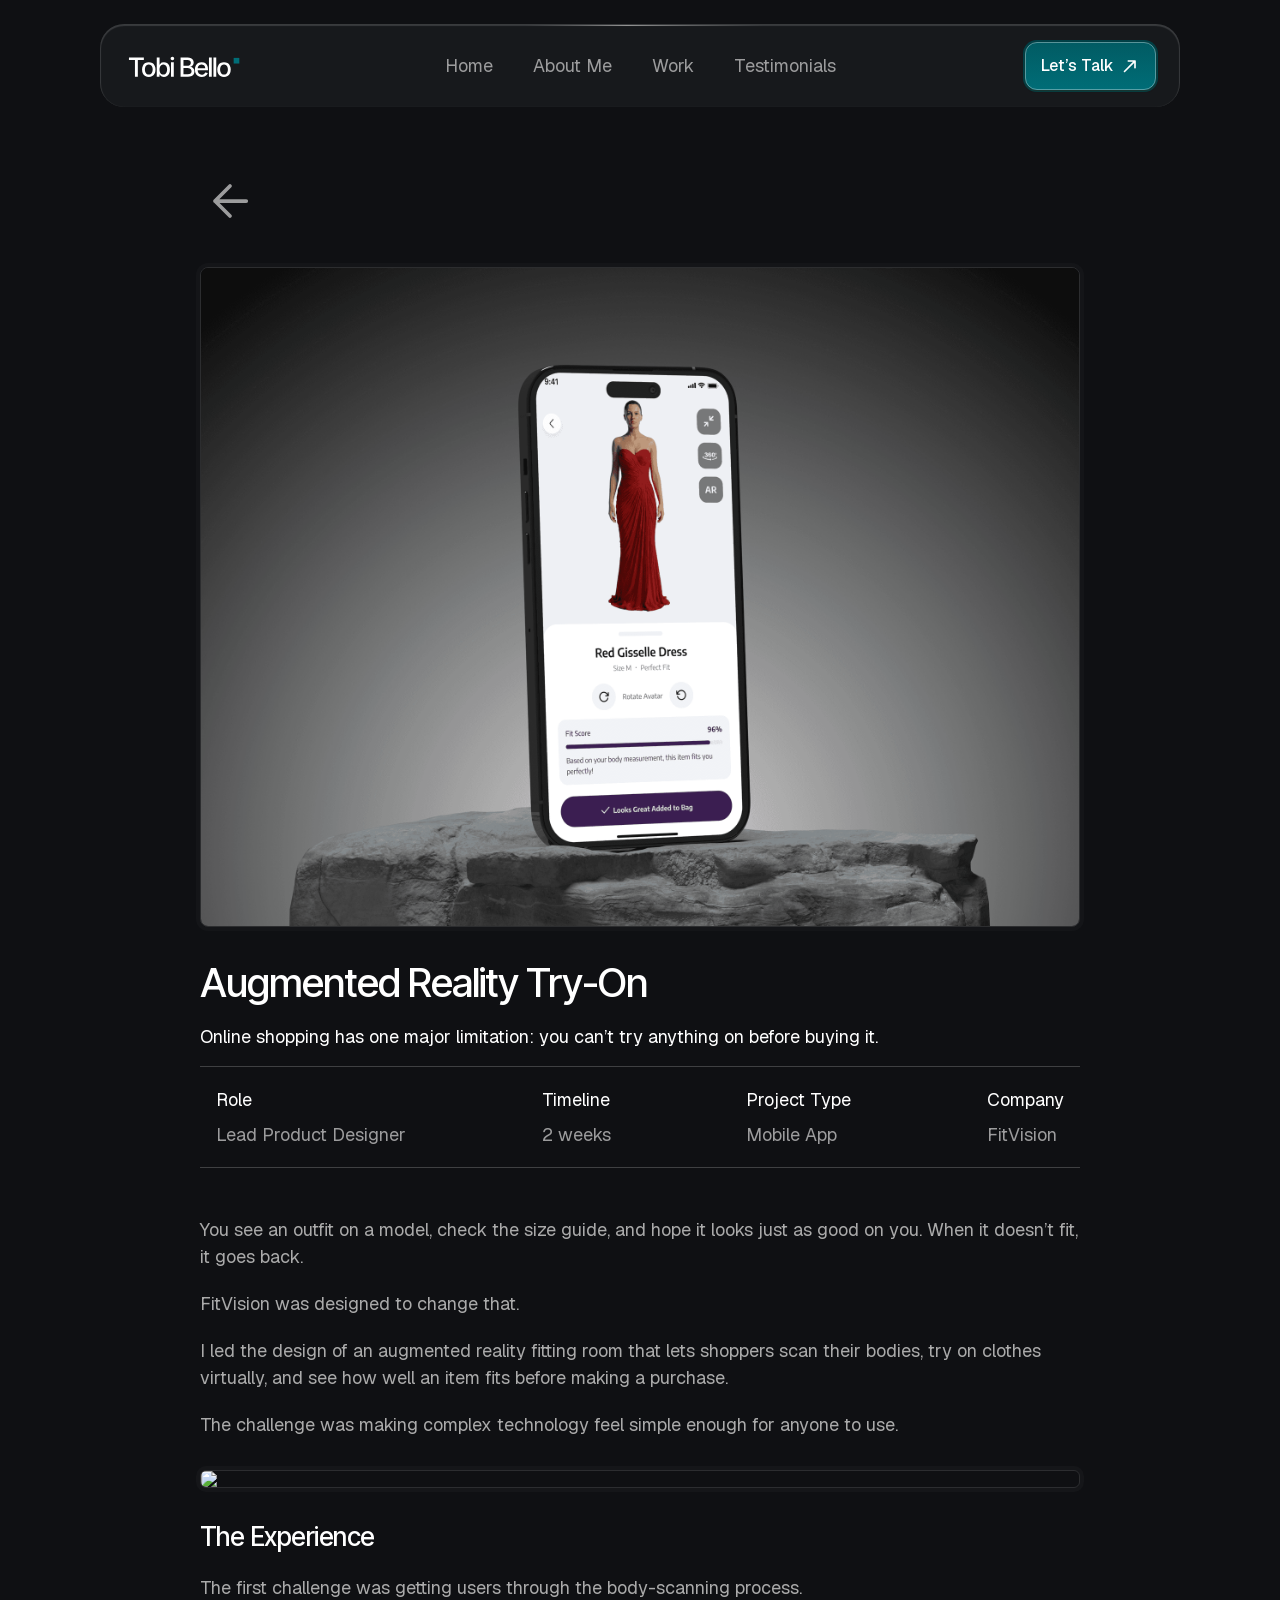
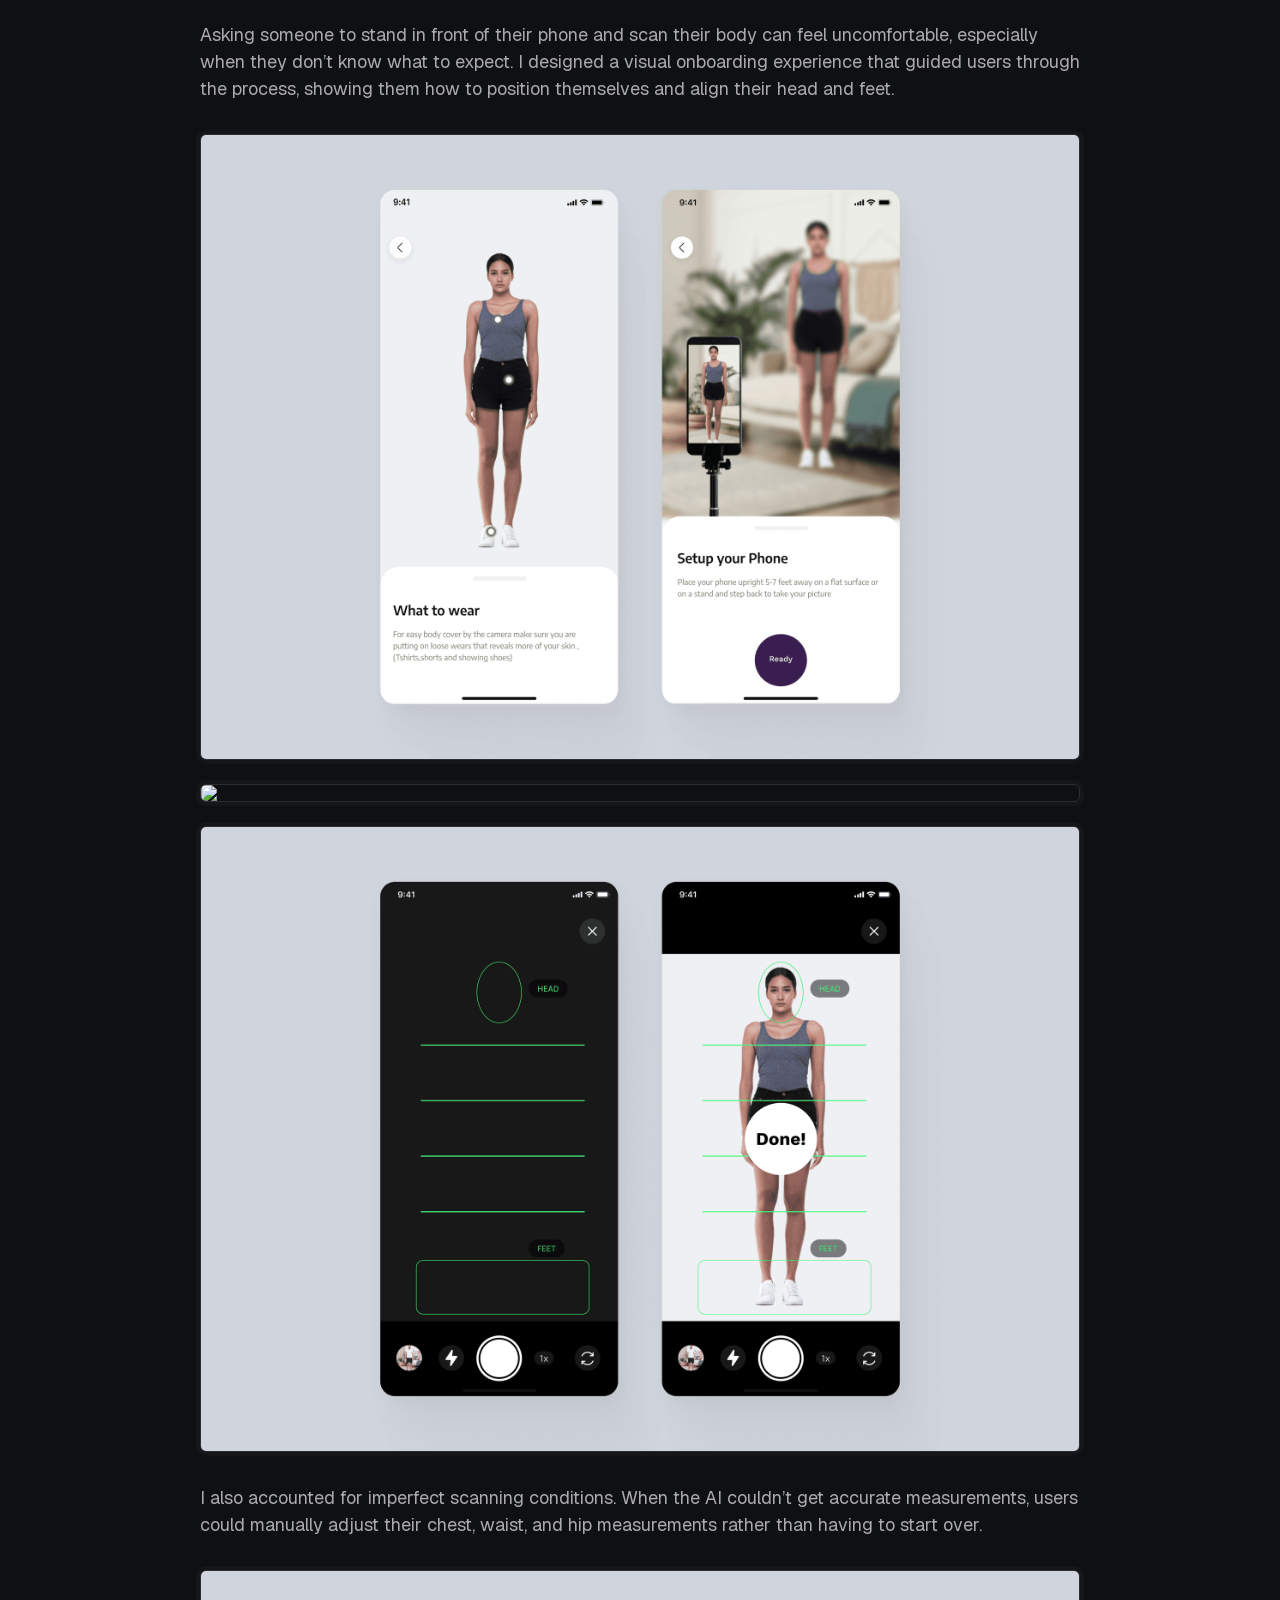
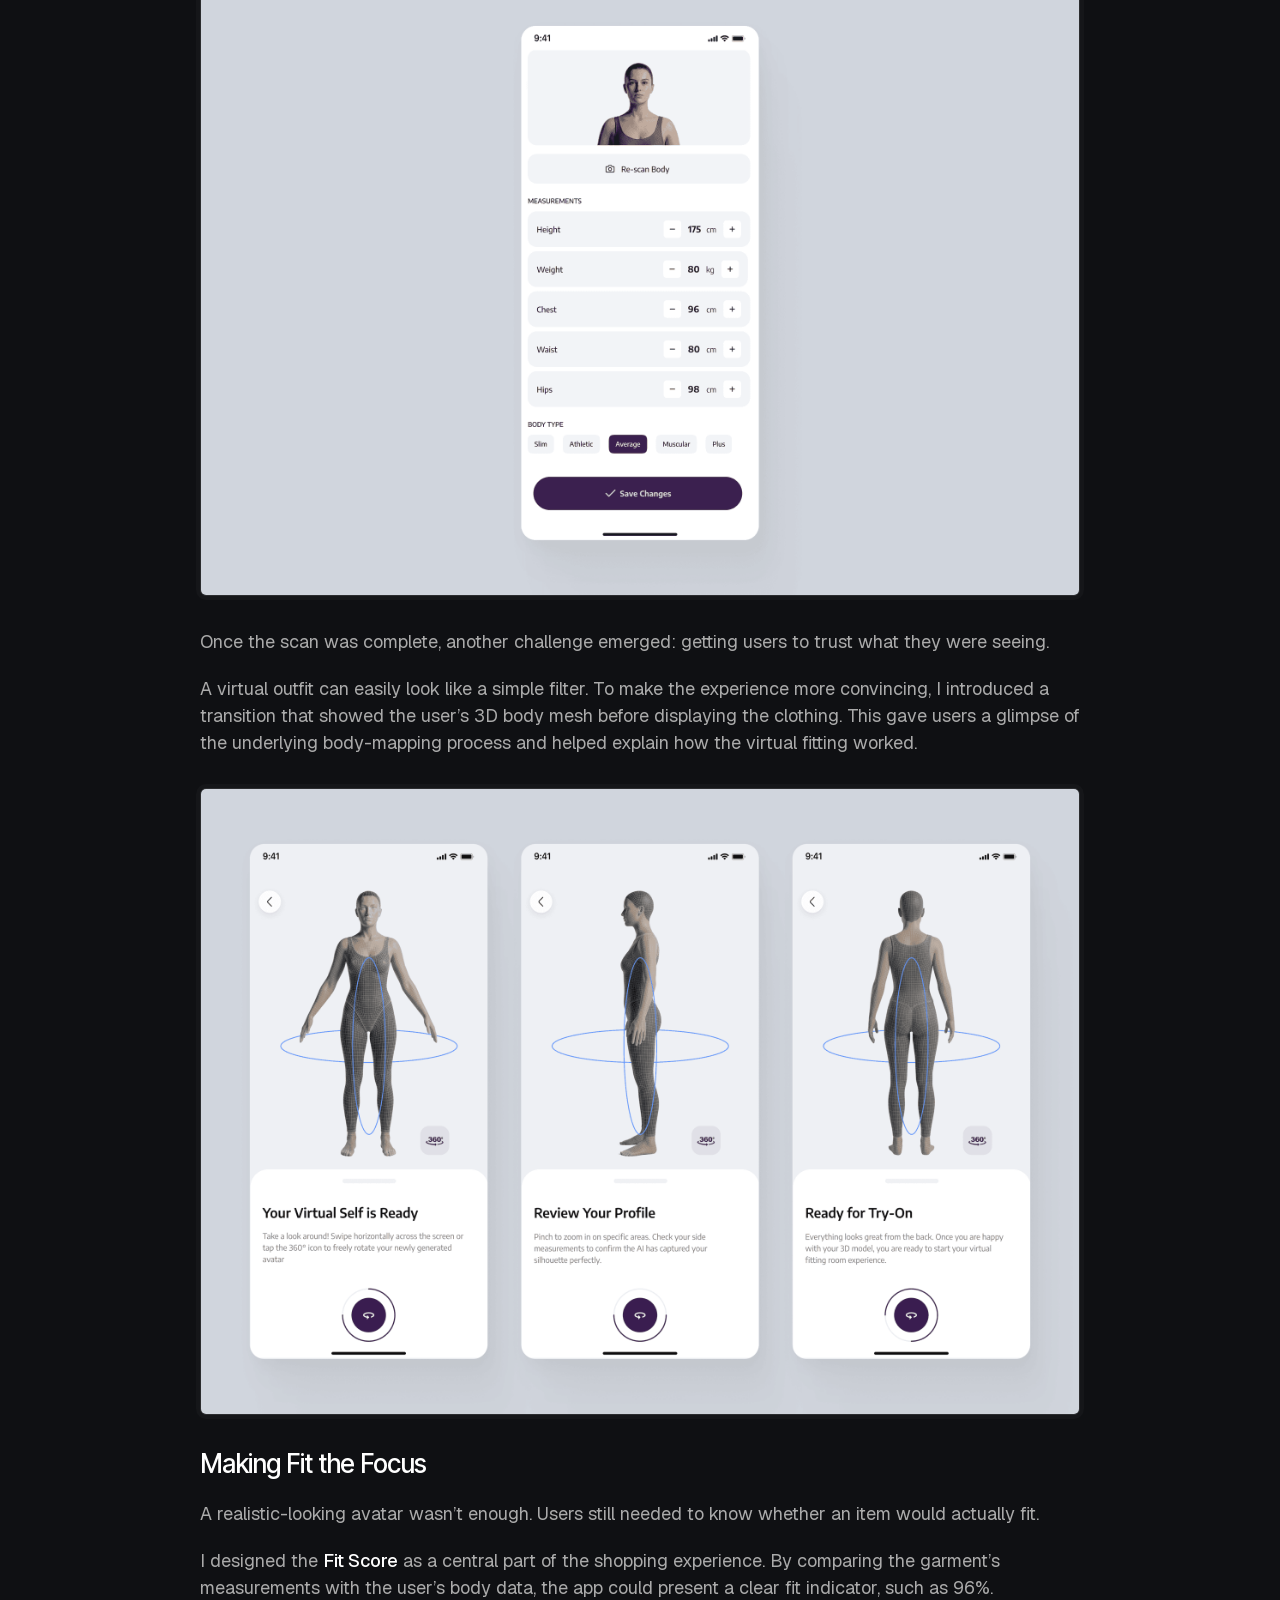
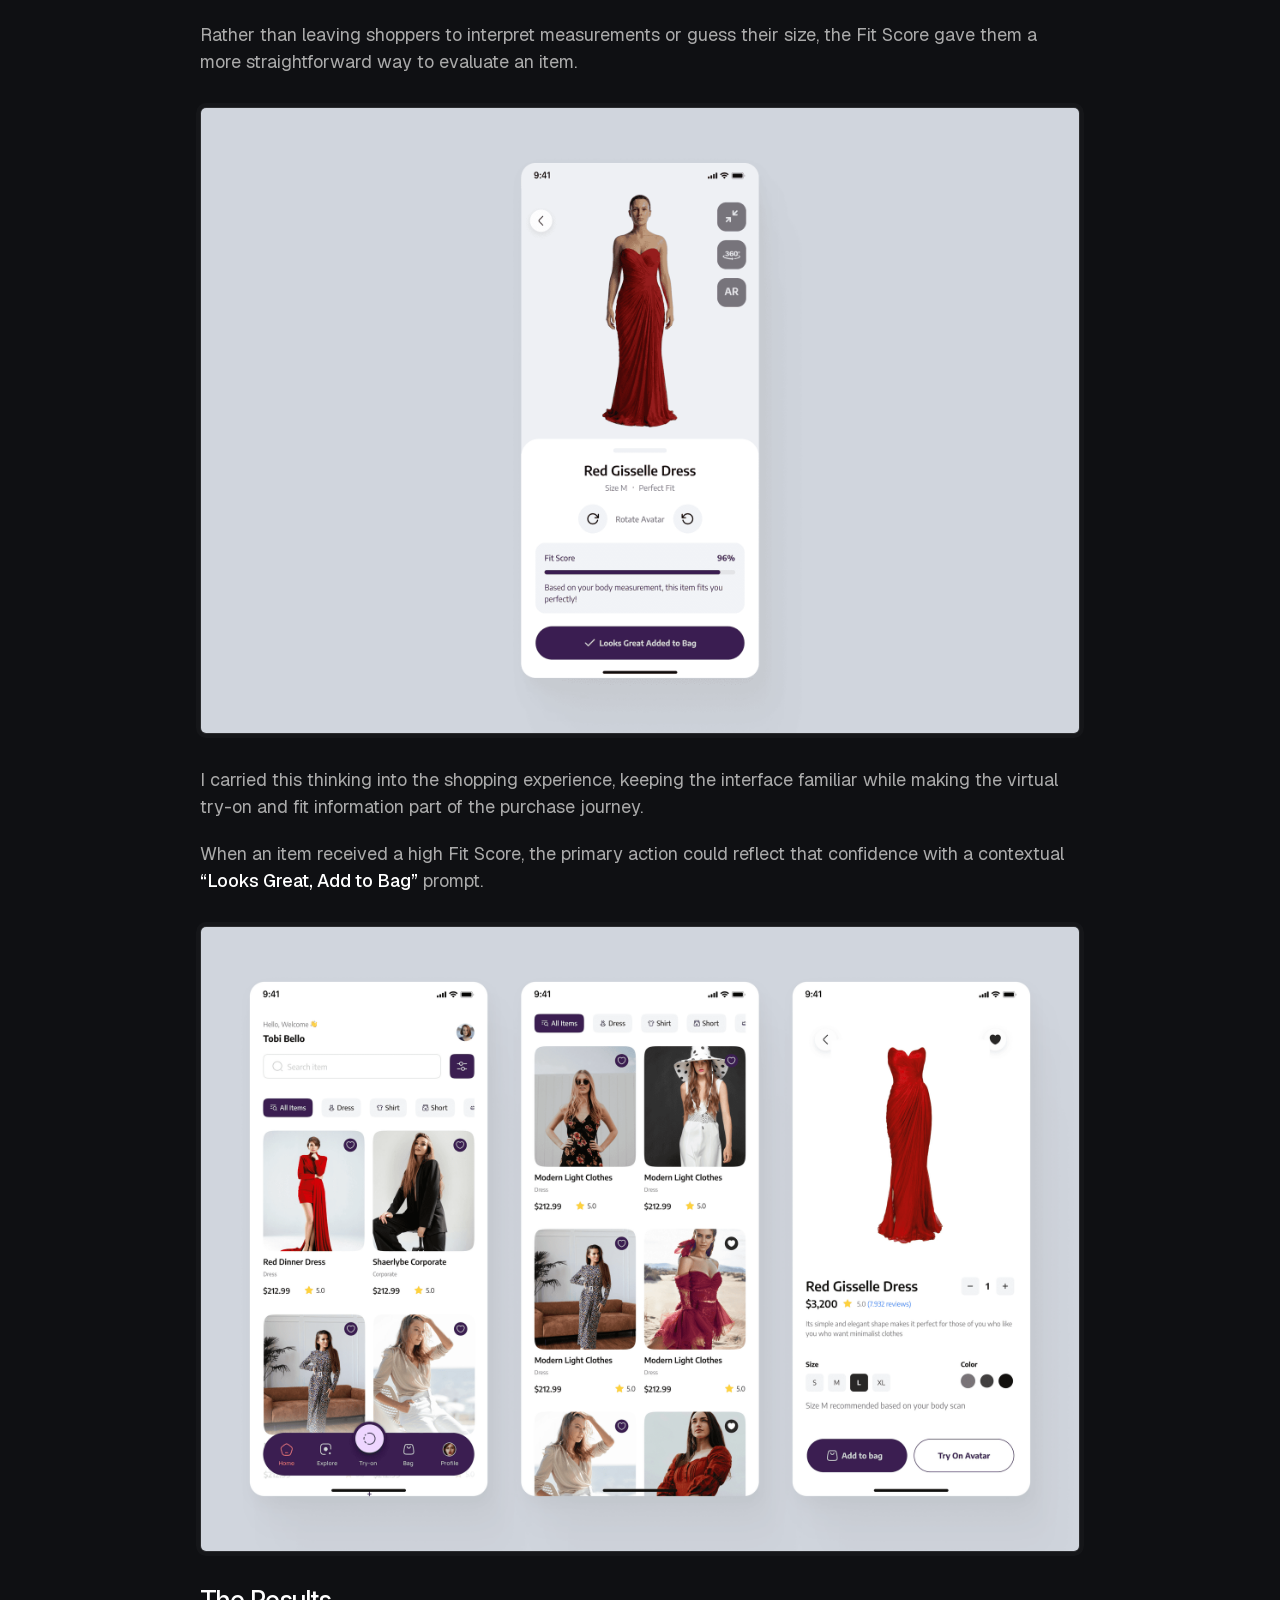
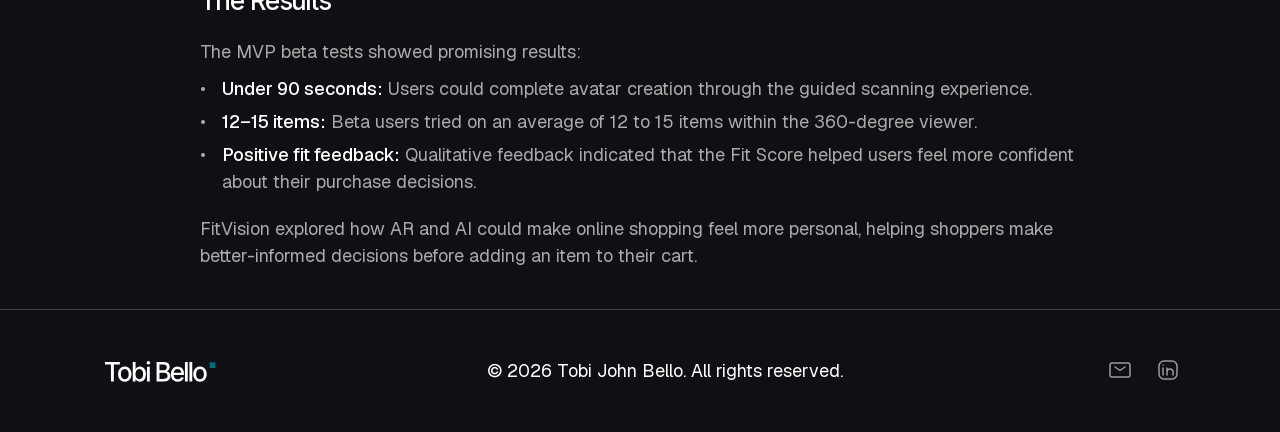
==== work/augmented-reality-try-on/index.html @ bbc7428e "Hero: word-by-word headline reveal, cursor light, availability badge, fanned work stack, count-up st" ====
<!doctype html>
<html lang="en" class="no-js">
<head>
<meta charset="utf-8">
<meta name="viewport" content="width=device-width, initial-scale=1">
<title>Augmented Reality Try-On | Case study by Tobi John Bello</title>
<meta name="description" content="Augmented Reality Try-On: a product design case study by Tobi John Bello. How I led the design of FitVision—an augmented reality (AR) fitting room that eliminates e-commerce fit anxiety through AI-powered body scanning and…">
<meta name="author" content="Tobi John Bello">
<meta name="robots" content="index, follow, max-image-preview:large">
<link rel="canonical" href="https://tobibello.pages.dev/work/augmented-reality-try-on/">
<meta property="og:type" content="website">
<meta property="og:site_name" content="Tobi John Bello">
<meta property="og:url" content="https://tobibello.pages.dev/work/augmented-reality-try-on/">
<meta property="og:title" content="Augmented Reality Try-On | Case study by Tobi John Bello">
<meta property="og:description" content="Augmented Reality Try-On: a product design case study by Tobi John Bello. How I led the design of FitVision—an augmented reality (AR) fitting room that eliminates e-commerce fit anxiety through AI-powered body scanning and…">
<meta property="og:image" content="https://tobibello.pages.dev/assets/images/9REVzFUQ6uCuavGl8Y809GJALQE.png">
<meta name="twitter:card" content="summary_large_image">
<meta name="twitter:title" content="Augmented Reality Try-On | Case study by Tobi John Bello">
<meta name="twitter:description" content="Augmented Reality Try-On: a product design case study by Tobi John Bello. How I led the design of FitVision—an augmented reality (AR) fitting room that eliminates e-commerce fit anxiety through AI-powered body scanning and…">
<meta name="twitter:image" content="https://tobibello.pages.dev/assets/images/9REVzFUQ6uCuavGl8Y809GJALQE.png">
<script type="application/ld+json">[{"@context": "https://schema.org", "@type": "Person", "name": "Tobi John Bello", "alternateName": ["Tobi Bello", "Tobi J. Bello"], "jobTitle": "Design Engineer & Product Designer", "url": "https://tobibello.pages.dev/", "image": "https://tobibello.pages.dev/assets/images/3a0TsaIyMQbZR7j9urEglnDvk4.png", "email": "mailto:tobijohnbello@gmail.com", "sameAs": ["https://www.linkedin.com/in/tobi-john-bello-57268a89/", "https://github.com/squarepegng", "https://tobibello.framer.website/"], "knowsAbout": ["Product design", "UX design", "UI design", "AI product design", "Agentic AI UX", "Design systems", "No-code builders", "SaaS", "Design engineering", "Prototyping"], "alumniOf": {"@type": "CollegeOrUniversity", "name": "Federal University of Technology, Akure"}}, {"@context": "https://schema.org", "@type": "WebSite", "name": "Tobi John Bello — Portfolio", "alternateName": "Tobi Bello", "url": "https://tobibello.pages.dev/"}, {"@context": "https://schema.org", "@type": "CreativeWork", "name": "Augmented Reality Try-On", "url": "https://tobibello.pages.dev/work/augmented-reality-try-on/", "author": {"@type": "Person", "name": "Tobi John Bello", "url": "https://tobibello.pages.dev/"}, "image": "https://tobibello.pages.dev/assets/images/9REVzFUQ6uCuavGl8Y809GJALQE.png"}]</script>
<link rel="icon" href="../../assets/images/3a0TsaIyMQbZR7j9urEglnDvk4.png">
<link rel="preload" href="../../assets/fonts/Geist-var.woff2" as="font" type="font/woff2" crossorigin>
<link rel="preload" href="../../assets/fonts/InterTight-var.woff2" as="font" type="font/woff2" crossorigin>
<script>document.documentElement.classList.add('js-motion')</script>
<link rel="stylesheet" href="../../assets/styles.css?v=20261123d">
</head>
<body>
<header class="site-header appear" style="--from-y:-1000px;--from-o:0;--delay:1.3s;--dur:1s">
  <nav class="nav" aria-label="Main">
    <svg class="nav-divider" viewBox="-1 -1 261 3" preserveAspectRatio="none" aria-hidden="true"><defs><linearGradient id="navline" x1="278.009" y1="2" x2="-39.2064" y2="2" gradientUnits="userSpaceOnUse"><stop offset="0.08" stop-color="#737474" stop-opacity="0"/><stop offset="0.51" stop-color="#939393"/><stop offset="0.83" stop-color="#6F6F70" stop-opacity="0"/></linearGradient></defs><line x1="0" y1="0.5" x2="259" y2="0.5" stroke="url(#navline)"/></svg>
    <a class="nav-logo" href="../../" aria-label="Tobi Bello, home"><img src="../../assets/images/7yOBBGfetjL9oez791LI37W6D8.svg" alt="Tobi Bello" width="121" height="24"></a>
    <div class="nav-links">
      <a href="../../">Home</a>
      <a href="../../#about-me">About Me</a>
      <a href="../../#work">Work</a>
      <a href="../../#testimonials">Testimonials</a>
    </div>
    <a class="btn btn-primary nav-cta" href="mailto:tobijohnbello@gmail.com">Let’s Talk <svg viewBox="0 0 20 20" fill="none" aria-hidden="true"><path d="M14.1665 7.00008L5.08315 16.0834C4.93037 16.2362 4.73593 16.3126 4.49982 16.3126C4.26371 16.3126 4.06926 16.2362 3.91648 16.0834C3.76371 15.9306 3.68732 15.7362 3.68732 15.5001C3.68732 15.264 3.76371 15.0695 3.91648 14.9167L12.9998 5.83341H8.33315C8.09704 5.83341 7.89912 5.75355 7.7394 5.59383C7.57968 5.43411 7.49982 5.23619 7.49982 5.00008C7.49982 4.76397 7.57968 4.56605 7.7394 4.40633C7.89912 4.24661 8.09704 4.16675 8.33315 4.16675H14.9998C15.2359 4.16675 15.4338 4.24661 15.5936 4.40633C15.7533 4.56605 15.8331 4.76397 15.8331 5.00008V11.6667C15.8331 11.9029 15.7533 12.1008 15.5936 12.2605C15.4338 12.4202 15.2359 12.5001 14.9998 12.5001C14.7637 12.5001 14.5658 12.4202 14.4061 12.2605C14.2463 12.1008 14.1665 11.9029 14.1665 11.6667V7.00008Z" fill="white"/></svg></a>
    <button class="nav-toggle" type="button" aria-label="Menu" aria-expanded="false"><span></span><span></span></button>
    <div class="nav-menu">
      <a href="../../">Home</a>
      <a href="../../#about-me">About Me</a>
      <a href="../../#work">Work</a>
      <a href="../../#testimonials">Testimonials</a>
      <a class="btn btn-primary" href="mailto:tobijohnbello@gmail.com">Let’s Talk <svg viewBox="0 0 20 20" fill="none" aria-hidden="true"><path d="M14.1665 7.00008L5.08315 16.0834C4.93037 16.2362 4.73593 16.3126 4.49982 16.3126C4.26371 16.3126 4.06926 16.2362 3.91648 16.0834C3.76371 15.9306 3.68732 15.7362 3.68732 15.5001C3.68732 15.264 3.76371 15.0695 3.91648 14.9167L12.9998 5.83341H8.33315C8.09704 5.83341 7.89912 5.75355 7.7394 5.59383C7.57968 5.43411 7.49982 5.23619 7.49982 5.00008C7.49982 4.76397 7.57968 4.56605 7.7394 4.40633C7.89912 4.24661 8.09704 4.16675 8.33315 4.16675H14.9998C15.2359 4.16675 15.4338 4.24661 15.5936 4.40633C15.7533 4.56605 15.8331 4.76397 15.8331 5.00008V11.6667C15.8331 11.9029 15.7533 12.1008 15.5936 12.2605C15.4338 12.4202 15.2359 12.5001 14.9998 12.5001C14.7637 12.5001 14.5658 12.4202 14.4061 12.2605C14.2463 12.1008 14.1665 11.9029 14.1665 11.6667V7.00008Z" fill="white"/></svg></a>
    </div>
  </nav>
</header>
<main class="case">
  <div class="case-top">
    <a class="back appear" style="--from-y:20px;--from-o:0;--delay:.2s" href="../../#work" aria-label="Back to work"><svg viewBox="0 0 24 24" fill="none" stroke-width="1.5" aria-hidden="true"><path d="M18.5 12H6m0 0l6-6m-6 6l6 6" stroke="currentColor" stroke-linecap="round" stroke-linejoin="round"/></svg></a>
    <img class="case-cover appear" style="--from-y:32px;--from-o:0;--delay:.3s" src="../../assets/images/9REVzFUQ6uCuavGl8Y809GJALQE.png" alt="Augmented Reality Try-On">
    <div class="case-header appear" style="--from-y:32px;--from-o:0;--delay:.4s">
      <h1>Augmented Reality Try-On</h1>
      <div class="case-desc"><p>Online shopping has one major limitation: you can’t try anything on before buying it.</p></div>
      <dl class="info">
        <div><dt>Role</dt><dd>Lead Product Designer</dd></div>
        <div><dt>Timeline</dt><dd>2 weeks</dd></div>
        <div><dt>Project Type</dt><dd>Mobile App</dd></div>
        <div><dt>Company</dt><dd>FitVision</dd></div>
      </dl>
    </div>
  </div>
  <article class="rt"><p>You see an outfit on a model, check the size guide, and hope it looks just as good on you. When it doesn’t fit, it goes back.</p><p>FitVision was designed to change that.</p><p>I led the design of an augmented reality fitting room that lets shoppers scan their bodies, try on clothes virtually, and see how well an item fits before making a purchase.</p><p>The challenge was making complex technology feel simple enough for anyone to use.</p><img loading="lazy" src="blob:https://framer.com/3d699705-076a-47d9-b53c-f3cd84c6a49b"><h3>The Experience</h3><p>The first challenge was getting users through the body-scanning process.</p><p>Asking someone to stand in front of their phone and scan their body can feel uncomfortable, especially when they don’t know what to expect. I designed a visual onboarding experience that guided users through the process, showing them how to position themselves and align their head and feet.</p><img loading="lazy" width="1440" height="1024" src="../../assets/images/xrXgzgdt94ipCVFqlpYDDVh4EM.png"><img loading="lazy" src="blob:https://framer.com/a952b9f6-f9f8-4518-a91e-550d0eb1293b"><img loading="lazy" width="2160" height="1536" src="../../assets/images/ki9bCsaUt7XDQSGeafpU0wqjCYA.png"><p>I also accounted for imperfect scanning conditions. When the AI couldn’t get accurate measurements, users could manually adjust their chest, waist, and hip measurements rather than having to start over.</p><img loading="lazy" width="2160" height="1536" src="../../assets/images/Nuq9HnbZ93Y1yWBrtzyUJyL54.png"><p>Once the scan was complete, another challenge emerged: getting users to trust what they were seeing.</p><p>A virtual outfit can easily look like a simple filter. To make the experience more convincing, I introduced a transition that showed the user’s 3D body mesh before displaying the clothing. This gave users a glimpse of the underlying body-mapping process and helped explain how the virtual fitting worked.</p><img loading="lazy" width="1440" height="1024" src="../../assets/images/oiWBbhNvlSB80xievFhcPLvdkY.png"><h3>Making Fit the Focus</h3><p>A realistic-looking avatar wasn’t enough. Users still needed to know whether an item would actually fit.</p><p>I designed the <strong>Fit Score</strong> as a central part of the shopping experience. By comparing the garment’s measurements with the user’s body data, the app could present a clear fit indicator, such as 96%.</p><p>Rather than leaving shoppers to interpret measurements or guess their size, the Fit Score gave them a more straightforward way to evaluate an item.</p><img loading="lazy" width="2160" height="1536" src="../../assets/images/dsBCPUt0zktRrHh00tcM43PFQo.png"><p>I carried this thinking into the shopping experience, keeping the interface familiar while making the virtual try-on and fit information part of the purchase journey.</p><p>When an item received a high Fit Score, the primary action could reflect that confidence with a contextual <strong>“Looks Great, Add to Bag”</strong> prompt.</p><img loading="lazy" width="2160" height="1536" src="../../assets/images/vj5Hjragh1mrBQQ88kUyawp3Ez4.png"><h3>The Results</h3><p>The MVP beta tests showed promising results:</p><ul><li><p><strong>Under 90 seconds:</strong> Users could complete avatar creation through the guided scanning experience.</p></li><li><p><strong>12–15 items:</strong> Beta users tried on an average of 12 to 15 items within the 360-degree viewer.</p></li><li><p><strong>Positive fit feedback:</strong> Qualitative feedback indicated that the Fit Score helped users feel more confident about their purchase decisions.</p></li></ul><p>FitVision explored how AR and AI could make online shopping feel more personal, helping shoppers make better-informed decisions before adding an item to their cart.</p></article>
</main>
<footer class="footer">
  <div class="footer-inner">
    <a class="footer-logo" href="../../"><img src="../../assets/images/7yOBBGfetjL9oez791LI37W6D8.svg" alt="Tobi Bello" width="121" height="24"></a>
    <p class="copyright">© 2026 Tobi John Bello. All rights reserved.</p>
    <div class="socials">
      <a href="mailto:tobijohnbello@gmail.com" aria-label="Email"><svg viewBox="0 0 24 24" fill="none" stroke-width="1.5" aria-hidden="true"><path d="M7 9l5 3.5L17 9" stroke="currentColor" stroke-linecap="round" stroke-linejoin="round"/><path d="M2 17V7a2 2 0 012-2h16a2 2 0 012 2v10a2 2 0 01-2 2H4a2 2 0 01-2-2z" stroke="currentColor"/></svg></a>
      <a href="https://www.linkedin.com/in/tobi-john-bello-57268a89/" target="_blank" rel="noopener" aria-label="LinkedIn"><svg viewBox="0 0 24 24" fill="none" stroke-width="1.5" aria-hidden="true"><path d="M21 8v8a5 5 0 01-5 5H8a5 5 0 01-5-5V8a5 5 0 015-5h8a5 5 0 015 5zM7 17v-7" stroke="currentColor" stroke-linecap="round" stroke-linejoin="round"/><path d="M11 17v-3.25M11 10v3.75m0 0c0-3.75 6-3.75 6 0V17M7 7.01l.01-.011" stroke="currentColor" stroke-linecap="round" stroke-linejoin="round"/></svg></a>
    </div>
  </div>
</footer>
<script src="../../assets/site.js?v=20261123d"></script>
</body>
</html>
---- assets/styles.css ----
/* Tobi Bello portfolio, rebuilt from the Framer site as plain HTML/CSS. */

@font-face { font-family: "Geist"; src: url("fonts/Geist-var.woff2") format("woff2"); font-weight: 400 600; font-style: normal; font-display: swap; }
@font-face { font-family: "Inter Tight"; src: url("fonts/InterTight-var.woff2") format("woff2"); font-weight: 400 600; font-style: normal; font-display: swap; }

:root {
  --bg: #0F1013;
  --nav: #17191C;
  --white: #FFFFFF;
  --grey: #9C9C9D;
  --grey-2: #AAAAAA;
  --line: #3F4042;
  --teal: #1BBDCC;
  --link: #0099FF;
  --display: "Geist", -apple-system, BlinkMacSystemFont, "Helvetica Neue", Arial, sans-serif;
  --head: "Inter Tight", "Geist", -apple-system, BlinkMacSystemFont, "Helvetica Neue", Arial, sans-serif;
  --inter: "Geist", -apple-system, BlinkMacSystemFont, "Helvetica Neue", Arial, sans-serif;
  --spring: cubic-bezier(0.2, 0.9, 0.25, 1);
}

* { box-sizing: border-box; }
html { background: var(--bg); color-scheme: dark; scroll-behavior: smooth; }
body { margin: 0; background: var(--bg); color: var(--white); font-family: var(--display); font-size: 18px; line-height: 1.5; -webkit-font-smoothing: antialiased; -moz-osx-font-smoothing: grayscale; overflow-x: hidden; }
img { display: block; max-width: 100%; }
a { color: inherit; text-decoration: none; }
h1, h2, h3, h4, h5, h6, p { margin: 0; }
button { font: inherit; color: inherit; }

/* Text that fades from white at the top to grey at the bottom */
.grad { background-image: linear-gradient(0deg, #999999 0%, #FFFFFF 79.1%); -webkit-background-clip: text; background-clip: text; -webkit-text-fill-color: transparent; color: transparent; }
.grad-75 { background-image: linear-gradient(0deg, #999999 0%, #FFFFFF 75%); }

/* ---------- Buttons ---------- */
.btn { position: relative; display: inline-flex; align-items: center; justify-content: center; gap: 6px; height: 48px; border-radius: 12px; font: 500 16px/24px var(--display); white-space: nowrap; transition: filter .2s, transform .2s, box-shadow .2s; }
.btn::after { content: ""; position: absolute; inset: 0; border-radius: inherit; border: 1px solid; pointer-events: none; }
.btn svg { width: 20px; height: 20px; flex: none; }
.btn-primary { padding: 12px 16px; color: var(--white); background: linear-gradient(180deg, #015B63 0%, #006D77 100%); box-shadow: 0 1px 2px 0 rgba(62, 34, 13, .5), 0 0 0 2px #004147; }
.btn-primary::after { border-color: rgba(255, 255, 255, .34); }
.btn-primary:hover { filter: brightness(1.12); }
.btn-ghost { padding: 12px 20px; color: var(--grey); }
.btn-ghost::after { border-color: var(--line); }
.btn-ghost:hover { color: var(--white); }

/* ---------- Navbar ---------- */
.site-header { position: fixed; top: 0; left: 0; right: 0; z-index: 50; display: flex; justify-content: center; padding: 24px 100px; pointer-events: none; }
.site-header .nav { pointer-events: auto; transition: box-shadow .3s ease, background-color .3s ease; }
.site-header.scrolled .nav { background: rgba(23, 25, 28, .88); -webkit-backdrop-filter: blur(14px); backdrop-filter: blur(14px); box-shadow: inset 0 1px 1px 1px rgba(255, 255, 255, .15), 0 12px 32px rgba(0, 0, 0, .45); }
section[id] { scroll-margin-top: 140px; }
.nav { position: relative; width: 100%; max-width: 1178px; min-height: 83px; display: flex; align-items: center; justify-content: space-between; padding: 16px 24px; background: var(--nav); border-radius: 24px; box-shadow: inset 0 1px 1px 1px rgba(255, 255, 255, .15); }
.nav-logo img, .footer-logo img { width: 121px; height: 24px; object-fit: cover; }
.nav-links { position: absolute; left: 50%; transform: translateX(-50%); display: flex; }
.nav-links a { padding: 12px 20px; font-size: 18px; line-height: 27px; color: var(--grey); transition: color .2s; }
.nav-links a:hover { color: var(--white); }
.nav-divider { position: absolute; top: 0; left: 50%; transform: translateX(-50%); width: 261px; height: 3px; }
.nav-toggle { display: none; width: 40px; height: 40px; padding: 0; border: 0; background: none; cursor: pointer; position: relative; }
.nav-toggle span { position: absolute; left: 10px; width: 20px; height: 1.5px; background: var(--white); border-radius: 2px; transition: transform .3s var(--spring), top .3s var(--spring); }
.nav-toggle span:first-child { top: 16px; }
.nav-toggle span:last-child { top: 23px; }
.nav.open .nav-toggle span:first-child { top: 19.5px; transform: rotate(45deg); }
.nav.open .nav-toggle span:last-child { top: 19.5px; transform: rotate(-45deg); }
.nav-menu { display: none; }

/* ---------- Hero ---------- */
.hero { position: relative; min-height: 764px; display: flex; flex-direction: column; align-items: center; overflow: hidden; }
.hero-bg { position: absolute; inset: 0; width: 100%; height: 100%; object-fit: cover; filter: contrast(1.35) brightness(1.12); }
.hero-inner { position: relative; width: 100%; max-width: 1200px; margin-top: 141px; padding: 45px 100px 53px; display: flex; flex-direction: column; align-items: center; gap: 24px; }
.avatar { width: 96px; height: 96px; object-fit: contain; }
.hero-lines { width: 100%; display: flex; flex-direction: column; align-items: center; gap: 36px; text-align: center; }
.greeting { font: 500 24px/1.4 var(--head); letter-spacing: -0.01em; }
.headline-wrap { display: flex; flex-direction: column; gap: 16px; }
.headline { font: 500 56px/1.1 var(--head); letter-spacing: -0.035em; }
.headline span { display: inline-block; }
.hero-sub { font-size: 18px; line-height: 27px; color: var(--grey-2); }
.stats { display: flex; justify-content: center; align-items: center; gap: 32px; flex-wrap: wrap; }
.stat { display: flex; align-items: center; gap: 6px; }
.stat b { font-weight: 500; font-size: 18px; line-height: 27px; }
.stat b i { font-style: normal; color: var(--teal); }
.stat span { font-size: 16px; line-height: 24px; }
.ctas { display: flex; align-items: center; gap: 16px; margin-top: 12px; }

/* ---------- Client logos ---------- */
.logos { position: relative; height: 93px; display: flex; align-items: center; overflow: hidden; padding: 10px; -webkit-mask-image: linear-gradient(to right, transparent 0%, #000 12.5%, #000 87.5%, transparent 100%); mask-image: linear-gradient(to right, transparent 0%, #000 12.5%, #000 87.5%, transparent 100%); }
.logos-wrap { position: relative; }
.logos-wrap::after { content: ""; position: absolute; inset: 0; border-top: 1px solid rgba(255, 255, 255, .15); border-bottom: 1px solid rgba(255, 255, 255, .15); pointer-events: none; }
.logos-track { display: flex; align-items: center; gap: 120px; width: max-content; animation: ticker var(--ticker-duration, 40s) linear infinite; }
.logos-track img { height: 32px; flex: none; object-fit: contain; }
@keyframes ticker { to { transform: translateX(calc(-1 * var(--ticker-shift, 50%))); } }

/* ---------- Sections ---------- */
.section { padding: 100px; display: flex; flex-direction: column; align-items: center; }
.section-title { display: flex; flex-direction: column; align-items: center; gap: 12px; text-align: center; }
.h2 { font: 500 40px/1.25 var(--head); letter-spacing: -0.025em; }
.lead { font-size: 18px; line-height: 27px; color: var(--grey); }

/* Work */
.work { gap: 72px; }
.projects { width: 100%; max-width: 1240px; display: grid; grid-template-columns: repeat(2, minmax(0, 1fr)); gap: 24px; }
.project { position: relative; display: flex; flex-direction: column; background: var(--bg); border-radius: 24px; box-shadow: 0 1px 1px 0 rgba(255, 255, 255, .05), 0 0 5px 0 rgba(0, 0, 0, .25); transition: box-shadow .3s ease; }
.project::after { content: ""; position: absolute; inset: 0; border-radius: inherit; border: 1px solid rgba(217, 217, 217, .06); pointer-events: none; }
.project:hover { box-shadow: 0 1px 25px 0 rgba(255, 255, 255, .13), 0 0 15px 0 rgba(0, 0, 0, .25); }
.project-img { height: 340px; border-radius: 24px 24px 0 0; overflow: hidden; }
.project-img img { width: 100%; height: 100%; object-fit: cover; transition: transform .7s cubic-bezier(.16, 1, .3, 1); }
.project:hover .project-img img { transform: scale(1.05); }
.project-body { padding: 24px; display: flex; flex-direction: column; gap: 20px; }
.tags { display: flex; gap: 10px; }
.tag { position: relative; padding: 8px 16px; border-radius: 100px; background: rgba(0, 0, 0, .03); font-size: 16px; line-height: 24px; }
.tag::after { content: ""; position: absolute; inset: 0; border-radius: inherit; border: 1px solid var(--line); }
.project-text { display: flex; flex-direction: column; gap: 8px; }
.project-text h3 { font: 500 24px/1.3 var(--head); letter-spacing: -0.015em; }
.project-text p { font-size: 16px; line-height: 24px; color: var(--grey); }

/* About */
.about { flex-direction: row; justify-content: center; gap: 40px; }
.about-left { width: 600px; max-width: 100%; display: flex; flex-direction: column; gap: 40px; }
.about-text { display: flex; flex-direction: column; gap: 20px; font-size: 18px; line-height: 27px; color: var(--grey); }
.about-right { width: 600px; max-width: 100%; display: flex; flex-direction: column; gap: 24px; }
.job-wrap { position: sticky; top: 70px; }
.job { position: relative; display: flex; align-items: center; gap: 12px; padding: 20px; background: var(--bg); border-radius: 24px; box-shadow: inset 0 1px 1px 1px rgba(255, 255, 255, .15); }
.job::after { content: ""; position: absolute; inset: 0; border-radius: inherit; border: 1px solid rgba(255, 255, 255, .06); pointer-events: none; }
.job img { width: 60px; height: 60px; border-radius: 14px; object-fit: cover; flex: none; }
.job-info { display: flex; flex-direction: column; gap: 4px; min-width: 0; }
.job-title { font-weight: 500; font-size: 18px; line-height: 27px; }
.job-meta { display: flex; align-items: center; gap: 8px; font-size: 16px; line-height: 24px; color: var(--grey); }
.job-meta i { width: 4px; height: 4px; border-radius: 50%; background: var(--grey); }
.job-date { font-size: 16px; line-height: 24px; }

/* Testimonials */
.testimonials { padding: 100px; }
.slider { position: relative; width: 100%; max-width: 1240px; height: 588px; margin: 0 auto; }
.slider-view { height: 100%; padding: 0 72px; overflow: hidden; -webkit-mask-image: linear-gradient(to right, transparent 0%, #000 4%, #000 96%, transparent 100%); mask-image: linear-gradient(to right, transparent 0%, #000 4%, #000 96%, transparent 100%); }
.slider-track { display: flex; gap: 64px; height: 100%; will-change: transform; }
.slide { flex: 0 0 100%; display: flex; flex-direction: column; align-items: center; justify-content: center; gap: 72px; text-align: center; }
.quote { font: 500 40px/1.25 var(--head); letter-spacing: -0.025em; }
.person { position: relative; display: flex; gap: 16px; padding: 20px 24px; background: var(--bg); border-radius: 16px; box-shadow: inset 0 1px 1px 1px rgba(255, 255, 255, .1); text-align: left; }
.person::after { content: ""; position: absolute; inset: 0; border-radius: inherit; border: 1px solid rgba(217, 217, 217, .06); pointer-events: none; }
.person img { width: 48px; height: 48px; border-radius: 50%; object-fit: cover; }
.person-text { display: flex; flex-direction: column; gap: 4px; }
.person-name { font-weight: 500; font-size: 18px; line-height: 27px; }
.person-role { font-size: 16px; line-height: 24px; color: var(--grey); }
.slider-arrow { position: absolute; top: 50%; width: 40px; height: 40px; margin-top: -20px; padding: 0; border: 0; border-radius: 40px; background: rgba(0, 0, 0, .2); cursor: pointer; z-index: 2; }
.slider-arrow img { width: 40px; height: 40px; }
.slider-arrow.prev { left: 0; }
.slider-arrow.next { right: 0; }
.slider-dots { position: absolute; left: 50%; bottom: 10px; transform: translateX(-50%); display: flex; padding: 0 5px; background: var(--bg); border-radius: 50px; z-index: 2; }
.slider-dots button { padding: 10px 5px; border: 0; background: none; cursor: pointer; }
.slider-dots button span { display: block; width: 8px; height: 8px; border-radius: 50%; background: var(--white); opacity: .7; transition: opacity .3s; }
.slider-dots button.active span { opacity: 1; }

/* Experience: one compact panel, rows stagger in, hover highlight */
.xp-list { list-style: none; margin: 0; padding: 8px; position: relative; background: var(--bg); border-radius: 24px; box-shadow: inset 0 1px 1px 1px rgba(255, 255, 255, .12); }
.xp-list::after { content: ""; position: absolute; inset: 0; border-radius: inherit; border: 1px solid rgba(255, 255, 255, .06); pointer-events: none; }
.xp-row { position: relative; display: grid; grid-template-columns: 40px minmax(0, 1fr) auto; align-items: center; gap: 16px; padding: 16px; border-radius: 16px; transition: background-color .35s ease; }
.xp-row + .xp-row::after { content: ""; position: absolute; top: 0; left: 72px; right: 16px; border-top: 1px solid rgba(255, 255, 255, .06); }
.xp-row::before { content: ""; position: absolute; left: 0; top: 18px; bottom: 18px; width: 2px; border-radius: 2px; background: var(--teal); transform: scaleY(0); transition: transform .4s cubic-bezier(.16, 1, .3, 1); }
.xp-row img { width: 40px; height: 40px; border-radius: 10px; object-fit: cover; transition: transform .4s cubic-bezier(.16, 1, .3, 1); }
.xp-role { font-weight: 500; font-size: 17px; line-height: 1.4; }
.xp-role em { font-style: normal; color: var(--grey); }
.xp-role span { color: rgba(27, 189, 204, .5); transition: color .5s ease; }
.xp-row.lit .xp-role span, .xp-row:hover .xp-role span, .xp-row:focus-within .xp-role span, .xp-row:active .xp-role span { color: var(--teal); }
.xp-type { font-size: 14px; line-height: 1.5; color: var(--grey); }
.xp-date { font-size: 14px; color: var(--grey); white-space: nowrap; font-variant-numeric: tabular-nums; transition: color .3s ease; }
.xp-row:hover { background: rgba(255, 255, 255, .03); }
.xp-row:hover::before { transform: scaleY(1); }
.xp-row:hover img { transform: scale(1.08); }
.xp-row:hover .xp-date { color: var(--white); }
/* rows rise in one after another once the panel scrolls into view */
.xp-list.reveal { transform: none; }
.xp-list .xp-row { opacity: 0; transform: translateY(14px); transition: opacity .6s ease calc(var(--i) * 90ms + 150ms), transform .7s cubic-bezier(.16, 1, .3, 1) calc(var(--i) * 90ms + 150ms), background-color .35s ease; }
.xp-list.in .xp-row { opacity: 1; transform: none; }
.no-js .xp-list .xp-row { opacity: 1; transform: none; }
@media (prefers-reduced-motion: reduce) { .xp-list .xp-row { opacity: 1; transform: none; transition: none; } }

/* Testimonial cards (3 in a row; 2x2 once there are 4) */
.testimonials-grid { gap: 72px; }
.t-grid { width: 100%; max-width: 1240px; display: grid; grid-template-columns: repeat(3, minmax(0, 1fr)); gap: 24px; }
.t-grid:has(> :nth-child(4)) { grid-template-columns: repeat(2, minmax(0, 1fr)); }
.t-card { position: relative; margin: 0; display: flex; flex-direction: column; justify-content: space-between; gap: 32px; padding: 32px; background: var(--bg); border-radius: 24px; box-shadow: inset 0 1px 1px 1px rgba(255, 255, 255, .1); transition: box-shadow .3s ease; }
.t-card::after { content: ""; position: absolute; inset: 0; border-radius: inherit; border: 1px solid rgba(217, 217, 217, .06); pointer-events: none; }
.t-card:hover { box-shadow: inset 0 1px 1px 1px rgba(255, 255, 255, .1), 0 1px 25px 0 rgba(255, 255, 255, .08); }
.t-quote { margin: 0; font: 400 20px/1.5 var(--display); }
.t-card .person { padding: 0; background: none; box-shadow: none; }
.t-card .person::after { display: none; }

/* Banner */
.banner { padding: 100px; }
.banner-card { position: relative; width: 100%; max-width: 1054px; margin: 0 auto; padding: 60px; display: flex; flex-direction: column; align-items: center; justify-content: center; border-radius: 24px; overflow: hidden; box-shadow: 0 0 5px 0 rgba(0, 0, 0, .25), 0 1px 1px 1px rgba(255, 255, 255, .15); text-align: center; }
.banner-card::after { content: ""; position: absolute; inset: 0; border-radius: inherit; border: 1px solid rgba(255, 255, 255, .06); pointer-events: none; }
.banner-bg { position: absolute; inset: 0; width: 100%; height: 100%; object-fit: cover; }
.banner-overlay { position: absolute; inset: 0; background: rgba(0, 0, 0, .5); }
.banner-content { position: relative; display: flex; flex-direction: column; align-items: center; gap: 36px; }
.banner-title { display: flex; flex-direction: column; gap: 16px; }

/* Footer */
.footer { position: relative; display: flex; justify-content: center; padding: 48px 100px; background: var(--bg); }
.footer::before { content: ""; position: absolute; top: 0; left: 0; right: 0; border-top: 1px solid rgba(255, 255, 255, .2); }
.footer-inner { width: 100%; max-width: 1240px; display: flex; align-items: center; justify-content: space-between; gap: 24px; }
.copyright { font-size: 18px; line-height: 27px; }
.socials { display: flex; gap: 24px; color: var(--grey); }
.socials a { display: block; width: 24px; height: 24px; transition: color .2s; }
.socials a:hover { color: var(--white); }
.socials svg { width: 24px; height: 24px; }

/* ---------- Case study pages ---------- */
.case { padding: 171px 200px 40px; display: flex; flex-direction: column; gap: 48px; }
.case > * { width: 100%; max-width: 1040px; margin: 0 auto; }
.case-top { display: flex; flex-direction: column; gap: 32px; }
.back { display: flex; width: 64px; height: 64px; border-radius: 12px; color: var(--grey); transition: color .2s; }
.back:hover { color: var(--white); }
.back svg { width: 60px; height: 60px; }
.case-cover { width: 100%; aspect-ratio: 4 / 3; object-fit: cover; }
.case-header { display: flex; flex-direction: column; gap: 16px; }
.case-header h1 { font: 500 40px/1.2 var(--head); letter-spacing: -0.025em; }
.case-desc { font-size: 18px; line-height: 27px; }
.case-desc p + p { margin-top: 16px; }
.info { position: relative; margin: 0; display: flex; justify-content: space-between; align-items: flex-start; gap: 16px; padding: 20px 16px; }
.info::after { content: ""; position: absolute; inset: 0; border-top: 1px solid var(--line); border-bottom: 1px solid var(--line); pointer-events: none; }
.info div { display: flex; flex-direction: column; gap: 8px; font-size: 18px; line-height: 27px; }
.info dd { margin: 0; color: var(--grey); }
.info dt { color: var(--white); }

/* Rich text body */
.rt { font-size: 18px; line-height: 27px; color: var(--grey-2); }
.rt > * + * { margin-top: 20px; }
.rt h3 { font: 500 26px/1.3 var(--head); letter-spacing: -0.02em; color: var(--white); }
.rt > h3:not(:first-child) { margin-top: 56px; }
.rt h4 { font: 500 19px/1.4 var(--head); letter-spacing: -0.01em; color: var(--white); }
.rt > h4:not(:first-child) { margin-top: 36px; }
.rt > h4 + * { margin-top: 12px; }
.rt h5 { font: 500 18px/1.4 var(--head); letter-spacing: -0.01em; color: var(--white); }
.rt h6 { font: 500 16px/1.4 var(--head); letter-spacing: -0.01em; color: var(--white); }
.rt a { color: var(--link); }
.rt strong, .rt b { font-weight: 500; color: var(--white); }
.rt > ul, .rt > ol { margin-top: 10px; }
.rt li + li { margin-top: 6px; }
.rt ul, .rt ol { margin-bottom: 0; padding: 0; list-style: none; }
.rt li { position: relative; padding-left: 22px; }
.rt ul > li::before { content: "•"; position: absolute; left: 0; top: 0; width: 9px; }
.rt ol { counter-reset: item; }
.rt ol > li { counter-increment: item; }
.rt ol > li::before { content: counter(item) "."; position: absolute; left: 0; top: 0; }
.rt li p { margin: 0; }
.rt blockquote { position: relative; margin-left: 0; margin-right: 0; padding-left: 22px; }
.rt blockquote::before { content: ""; position: absolute; left: 0; top: 0; bottom: 0; width: 2px; border-radius: 1px; background: #DDDDDD; }
.rt blockquote p { font: 400 17px/1.7 var(--inter); color: #a3a3a3; }
.rt img { width: 100%; height: auto; }
.rt > img, .rt > .video { margin-top: 32px; border-radius: 12px; overflow: hidden; }
.rt > img + img, .rt > img + .video, .rt > .video + img, .rt > .video + .video { margin-top: 24px; }
.rt > img + :not(img):not(.video), .rt > .video + :not(img):not(.video) { margin-top: 32px; }
.rt .video { position: relative; aspect-ratio: 16 / 9; }
.rt .video iframe { position: absolute; inset: 0; width: 100%; height: 100%; border: 0; }

/* Cursor dot: a small teal dot that follows the pointer (desktop only) */
.cursor-dot { position: fixed; left: 0; top: 0; z-index: 100; width: 16px; height: 16px; margin: -8px 0 0 -8px; border-radius: 259px; background: #006D77; pointer-events: none; opacity: 0; transition: opacity .3s ease, width .3s cubic-bezier(.16, 1, .3, 1), height .3s cubic-bezier(.16, 1, .3, 1), margin .3s cubic-bezier(.16, 1, .3, 1), background-color .3s ease; will-change: transform; }
.cursor-dot.on { opacity: 1; }
.cursor-dot.hover { width: 40px; height: 40px; margin: -20px 0 0 -20px; background: rgba(27, 189, 204, .25); }
.cursor-dot.press { animation: dot-press .35s ease; }
@keyframes dot-press { 50% { scale: .6; } }

/* ---------- Motion ---------- */
/* Load-in: each element rises into place with a spring, staggered by delay. */
@keyframes rise { from { opacity: var(--from-o, 0); transform: translateY(var(--from-y, 24px)); filter: blur(var(--from-blur, 6px)); } to { opacity: 1; transform: none; filter: none; } }
.appear { animation: rise var(--dur, .9s) cubic-bezier(.16, 1, .3, 1) var(--delay, 0s) both; }
/* load-in waits until the element is actually on screen */
.js-motion .appear { animation-play-state: paused; }
.js-motion .appear.seen { animation-play-state: running; }
/* Scroll-in: hidden until the element enters the viewport. */
.reveal { opacity: 0; transform: translateY(32px); transition: opacity .8s var(--spring), transform .8s var(--spring); }
.reveal.scale { transform: scale(.95); }
.reveal.y40 { transform: translateY(40px); }
.reveal.in { opacity: 1; transform: none; }
@media (prefers-reduced-motion: reduce) {
  .appear { animation: none; }
  .reveal { opacity: 1; transform: none; transition: none; }
  .logos-track { animation: none; }
}
.no-js .reveal { opacity: 1; transform: none; }

/* ---------- Extra motion ---------- */
/* Testimonials: words fade up and come into focus one after another */
.t-quote.split { background: none; -webkit-text-fill-color: currentColor; color: var(--white); }
.t-quote .w { display: inline-block; background-image: linear-gradient(0deg, #999999 0%, #FFFFFF 79.1%); -webkit-background-clip: text; background-clip: text; -webkit-text-fill-color: transparent; color: transparent; opacity: 0; filter: blur(6px); transform: translateY(8px); transition: opacity .5s ease, filter .6s ease, transform .6s cubic-bezier(.16, 1, .3, 1); transition-delay: calc(var(--w) * 28ms + 200ms); }
.t-card.in .t-quote .w { opacity: 1; filter: none; transform: none; }
.t-card .person { opacity: 0; transform: translateY(8px); transition: opacity .6s ease, transform .6s cubic-bezier(.16, 1, .3, 1); transition-delay: var(--after, 1s); }
.t-card.in .person { opacity: 1; transform: none; }
.t-grid .t-card:nth-child(2n) { transition-delay: .12s; }
/* Project cards: the second card in each row arrives a beat later */
.projects .project:nth-child(2n) { transition-delay: .12s; }
/* Buttons: the arrow nudges up and right on hover */
.btn svg { transition: transform .3s cubic-bezier(.16, 1, .3, 1); }
.btn:hover svg { transform: translate(2px, -2px); }
/* Nav links: a thin underline grows from the centre */
.nav-links a { position: relative; }
.nav-links a::after { content: ""; position: absolute; left: 20px; right: 20px; bottom: 8px; height: 1px; background: currentColor; transform: scaleX(0); transition: transform .35s cubic-bezier(.16, 1, .3, 1); }
.nav-links a:hover::after { transform: scaleX(1); }
@media (prefers-reduced-motion: reduce) { .t-quote .w, .t-card .person { opacity: 1; filter: none; transform: none; transition: none; } }

/* ---------- Tablet (810–1199) ---------- */
@media (max-width: 1199px) {
  .site-header { position: fixed; top: 0; left: 0; right: 0; padding: 16px 24px; }
  .nav { padding: 12px 20px; flex-wrap: wrap; }
  .nav-links, .nav-cta, .nav-divider { display: none; }
  .nav-toggle { display: block; }
  .nav-menu { display: flex; flex-direction: column; width: 100%; max-height: 0; overflow: hidden; transition: max-height .4s var(--spring); }
  .nav.open .nav-menu { max-height: 360px; }
  .nav-menu a { padding: 12px 0; font-size: 18px; line-height: 27px; color: var(--grey); }
  .nav-menu a:first-child { margin-top: 12px; }
  .nav-menu .btn { margin: 12px 0 8px; align-self: flex-start; color: var(--white); padding: 12px 16px; }
  .hero { margin-top: 0; }
  .section, .testimonials, .banner { padding: 80px 40px; }
  .about { flex-direction: column; align-items: flex-start; }
  .about-left, .about-right { width: 100%; }
  .footer { padding: 40px; }
  .case { padding: 120px 40px 40px; }
}

/* ---------- Mobile (<810) ---------- */
@media (max-width: 809px) {
  .xp-row { grid-template-columns: 40px minmax(0, 1fr); row-gap: 2px; }
  .xp-date { grid-column: 2; }
  .xp-role { font-size: 16px; }
  .t-grid, .t-grid:has(> :nth-child(4)) { grid-template-columns: minmax(0, 1fr); }
  .t-card { padding: 24px; gap: 24px; }
  .t-quote { font-size: 18px; }
  .site-header { padding: 16px; }
  .hero { height: auto; }
  .hero-inner { margin-top: 0; padding: 140px 16px 100px; }
  .greeting { font-size: 20px; }
  .hero-sub { font-size: 16px; line-height: 24px; }
  .stat b { font-size: 16px; line-height: 24px; }
  .stat span { font-size: 14px; line-height: 21px; }
  .stats { column-gap: 24px; row-gap: 20px; }
  .btn { font-size: 14px; line-height: 21px; }
  .section, .testimonials, .banner { padding: 40px 16px; }
  .work, .about { gap: 24px; }
  .h2 { font-size: 28px; }
  .lead { font-size: 16px; line-height: 24px; }
  .projects { grid-template-columns: minmax(0, 1fr); }
  .project-img { height: 240px; }
  .tag { font-size: 14px; line-height: 21px; }
  .project-text h3 { font-size: 20px; }
  .project-text p { font-size: 14px; line-height: 21px; }
  .about-left { gap: 24px; }
  .about-text { font-size: 16px; line-height: 24px; }
  .job-title { font-size: 16px; line-height: 24px; }
  .job-meta, .job-date { font-size: 14px; line-height: 21px; }
  .slider { height: 680px; }
  .slider-view { padding: 0 24px; }
  .quote { font-size: 28px; }
  .banner-card { padding: 40px 20px; }
  .banner-content { gap: 24px; }
  .footer { padding: 32px 16px; }
  .footer-inner { flex-direction: column; gap: 20px; }
  .copyright { font-size: 16px; text-align: center; }
  .case { padding: 110px 16px 40px; gap: 32px; }
  .case-header h1 { font-size: 28px; }
  .case-desc, .rt { font-size: 16px; line-height: 24px; }
  .info { flex-wrap: wrap; row-gap: 20px; }
  .info div { width: calc(50% - 8px); font-size: 16px; line-height: 24px; }
  .rt h3 { font-size: 20px; }
}

/* Framed screenshot: show the whole image, on the same grey as its border (no cropping) */
.frame-img { object-fit: contain !important; background: #e6e7e9; }
.project-img.frame { background: #e6e7e9; }
.case-cover.frame-img { aspect-ratio: auto; height: auto; }

/* Tovi case study: full-frame demo video and screenshots (never crop the editor's bottom toolbar) */
.case-cover.tovi-video { aspect-ratio: 16 / 10; height: auto; object-fit: contain; background: #121212; display: block; }
.project-img.tovi { background: #9D80E6; }
.project-img.tovi img { object-fit: cover; object-position: 50% 50%; }
.rt > .video-file { margin-top: 32px; border-radius: 12px; overflow: hidden; background: #121212; }
.rt > .video-file video { display: block; width: 100%; height: auto; aspect-ratio: var(--ar, 16 / 10); }
.rt .diff { margin: 32px 0 0; border: 1px solid #2a2a2a; border-radius: 12px; overflow: hidden; background: #111; }
.rt .diff figcaption { display: flex; justify-content: space-between; padding: 10px 16px; font: 500 13px/1.4 var(--inter); color: #8e8e8e; background: #171717; border-bottom: 1px solid #2a2a2a; }
.rt .diff pre + figcaption { border-top: 1px solid #2a2a2a; }
.rt .diff pre { margin: 0; padding: 14px 0; overflow-x: auto; font: 13px/1.9 ui-monospace, "SF Mono", Menlo, monospace; }
.rt .diff code span { display: block; padding: 0 16px; white-space: pre; }
.rt .diff .del { background: rgba(240, 106, 95, .12); color: #f3a39b; }
.rt .diff .add { background: rgba(110, 210, 150, .12); color: #9fe3b8; }
.rt .diff b { font-weight: 500; color: #fff; }

/* Case-study media: a hairline border so screenshots and videos separate from the page */
.rt > img, .rt > .video, .rt > .video-file, .case-cover { border: 1px solid rgba(255, 255, 255, .12); box-shadow: 0 0 0 4px rgba(255, 255, 255, .025); }
.case-cover { border-radius: 16px; }

/* Case-study media: tighter corners */
.rt > img, .rt > .video, .rt > .video-file, .rt .diff { border-radius: 6px !important; }
.case-cover, .case-cover.frame-img { border-radius: 8px !important; }

/* Type system: Inter Tight for headings, Geist for everything else. Two weights only: 400 regular, 500 medium. */
b, strong { font-weight: 500; }
h1, h2, h3, h4, h5, h6 { font-weight: 500; }

/* Name line: a small glowing accent instead of a slash */
.greeting { display: inline-flex; align-items: center; flex-wrap: wrap; justify-content: center; }
.greeting .sep { position: relative; width: 7px; height: 7px; margin: 0 16px; border-radius: 2px; background: var(--teal); transform: rotate(45deg); box-shadow: 0 0 0 4px rgba(27,189,204,.16), 0 0 14px 2px rgba(27,189,204,.5); animation: sepPulse 2.8s ease-in-out infinite; }
@keyframes sepPulse { 50% { box-shadow: 0 0 0 6px rgba(27,189,204,.07), 0 0 20px 4px rgba(27,189,204,.65); } }
@media (prefers-reduced-motion: reduce) { .greeting .sep { animation: none; } }
.sr-only { position: absolute; width: 1px; height: 1px; overflow: hidden; clip: rect(0 0 0 0); white-space: nowrap; }

/* ---------- Hero details ---------- */
/* 6. Depth: grid fades toward the edges, soft teal halo behind the photo */
.hero-bg { -webkit-mask-image: radial-gradient(75% 70% at 50% 38%, #000 35%, transparent 100%); mask-image: radial-gradient(75% 70% at 50% 38%, #000 35%, transparent 100%); }
.avatar-wrap { position: relative; display: grid; place-items: center; }
.avatar-wrap::before { content: ""; position: absolute; width: 260px; height: 260px; border-radius: 50%; background: radial-gradient(closest-side, rgba(27,189,204,.28), rgba(27,189,204,0)); filter: blur(10px); z-index: -1; animation: halo 6s ease-in-out infinite; }
@keyframes halo { 50% { transform: scale(1.12); opacity: .75; } }
.avatar-wrap::after { content: ""; position: absolute; inset: -6px; border-radius: 50%; border: 1px solid rgba(255,255,255,.12); }

/* 2. Teal light that follows the cursor */
.hero-glow { position: absolute; inset: 0; pointer-events: none; opacity: 0; transition: opacity .6s ease; background: radial-gradient(420px circle at var(--gx, 50%) var(--gy, 30%), rgba(27,189,204,.12), transparent 60%); }
.hero:hover .hero-glow { opacity: 1; }

/* 3. Availability badge */
.avail { display: inline-flex; align-items: center; gap: 9px; padding: 7px 14px 7px 12px; border-radius: 999px; font-size: 14px; line-height: 1; font-weight: 500; color: var(--white); background: rgba(255,255,255,.05); border: 1px solid rgba(255,255,255,.12); backdrop-filter: blur(8px); transition: background .2s, border-color .2s; }
.avail:hover { background: rgba(255,255,255,.09); border-color: rgba(255,255,255,.2); }
.avail i { position: relative; width: 8px; height: 8px; border-radius: 50%; background: #34d399; }
.avail i::after { content: ""; position: absolute; inset: 0; border-radius: 50%; background: #34d399; animation: ping 1.8s cubic-bezier(0,0,.2,1) infinite; }
@keyframes ping { 75%, 100% { transform: scale(2.6); opacity: 0; } }

/* 1. Headline reveals word by word, blur to sharp */
.headline.words .w { display: inline-block; opacity: 0; filter: blur(10px); transform: translateY(14px); animation: wordIn .9s cubic-bezier(.16,1,.3,1) forwards; animation-delay: calc(.35s + var(--i) * 70ms); }
@keyframes wordIn { to { opacity: 1; filter: blur(0); transform: none; } }

/* 4. A fanned stack of real work under the buttons */
.hero-stack { position: relative; width: min(940px, 100%); height: 300px; margin-top: 36px; perspective: 1600px; -webkit-mask-image: linear-gradient(#000 55%, transparent 100%); mask-image: linear-gradient(#000 55%, transparent 100%); }
.hs-card { position: absolute; top: 0; left: 50%; width: 460px; aspect-ratio: 16 / 10; border-radius: 12px; overflow: hidden; border: 1px solid rgba(255,255,255,.14); box-shadow: 0 30px 60px -20px rgba(0,0,0,.8); background: #1a1a1a; transition: transform .6s cubic-bezier(.16,1,.3,1); opacity: 0; animation: stackIn 1.1s cubic-bezier(.16,1,.3,1) forwards; }
.hs-card img { width: 100%; height: 100%; object-fit: cover; display: block; }
.hs-c { z-index: 3; transform: translateX(-50%) translateY(0) rotateX(14deg); animation-delay: 1.05s; --to: translateX(-50%) rotateX(14deg); }
.hs-l { z-index: 2; transform: translateX(-108%) translateY(40px) rotate(-7deg) rotateX(14deg); animation-delay: 1.15s; --to: translateX(-108%) translateY(40px) rotate(-7deg) rotateX(14deg); }
.hs-r { z-index: 2; transform: translateX(8%) translateY(40px) rotate(7deg) rotateX(14deg); animation-delay: 1.2s; --to: translateX(8%) translateY(40px) rotate(7deg) rotateX(14deg); }
@keyframes stackIn { from { opacity: 0; transform: var(--to) translateY(60px); } to { opacity: 1; transform: var(--to); } }
.hs-card:hover { transform: var(--to) translateY(-14px) !important; z-index: 4; }
@media (max-width: 809px) { .hero-stack { height: 190px; } .hs-card { width: 280px; } }

@media (prefers-reduced-motion: reduce) {
  .headline.words .w, .hs-card { animation: none; opacity: 1; filter: none; transform: var(--to, none); }
  .avatar-wrap::before, .avail i::after { animation: none; }
}
/* Word reveal: each word carries the gradient itself (filters break a parent's clipped background) */
.headline.words .grad { background: none; -webkit-text-fill-color: currentColor; color: inherit; }
.headline.words .w { background-image: linear-gradient(0deg, #999999 0%, #FFFFFF 75%); -webkit-background-clip: text; background-clip: text; -webkit-text-fill-color: transparent; color: transparent; padding-bottom: .08em; }
.stat b em { font-style: normal; font-variant-numeric: tabular-nums; }
@media (max-width: 809px) { .greeting { flex-direction: column; gap: 2px; } .greeting .sep { display: none; } }
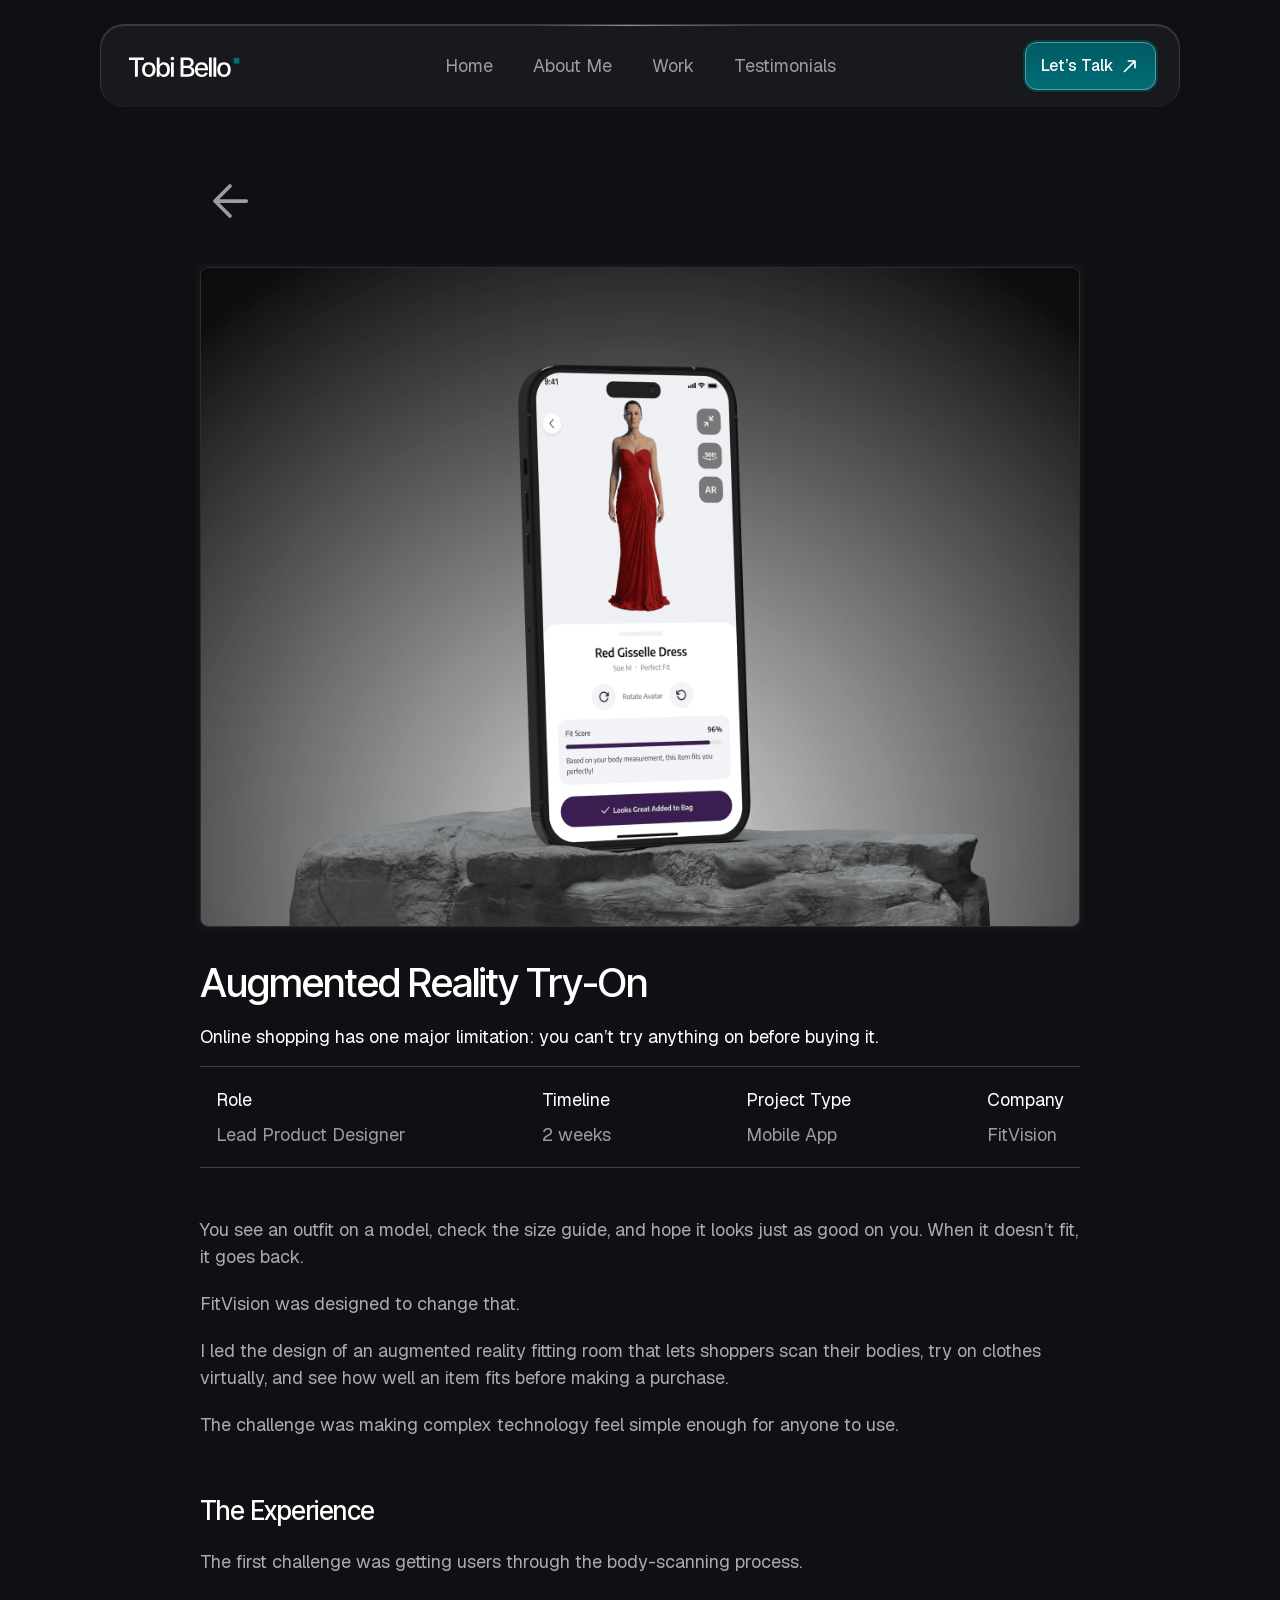
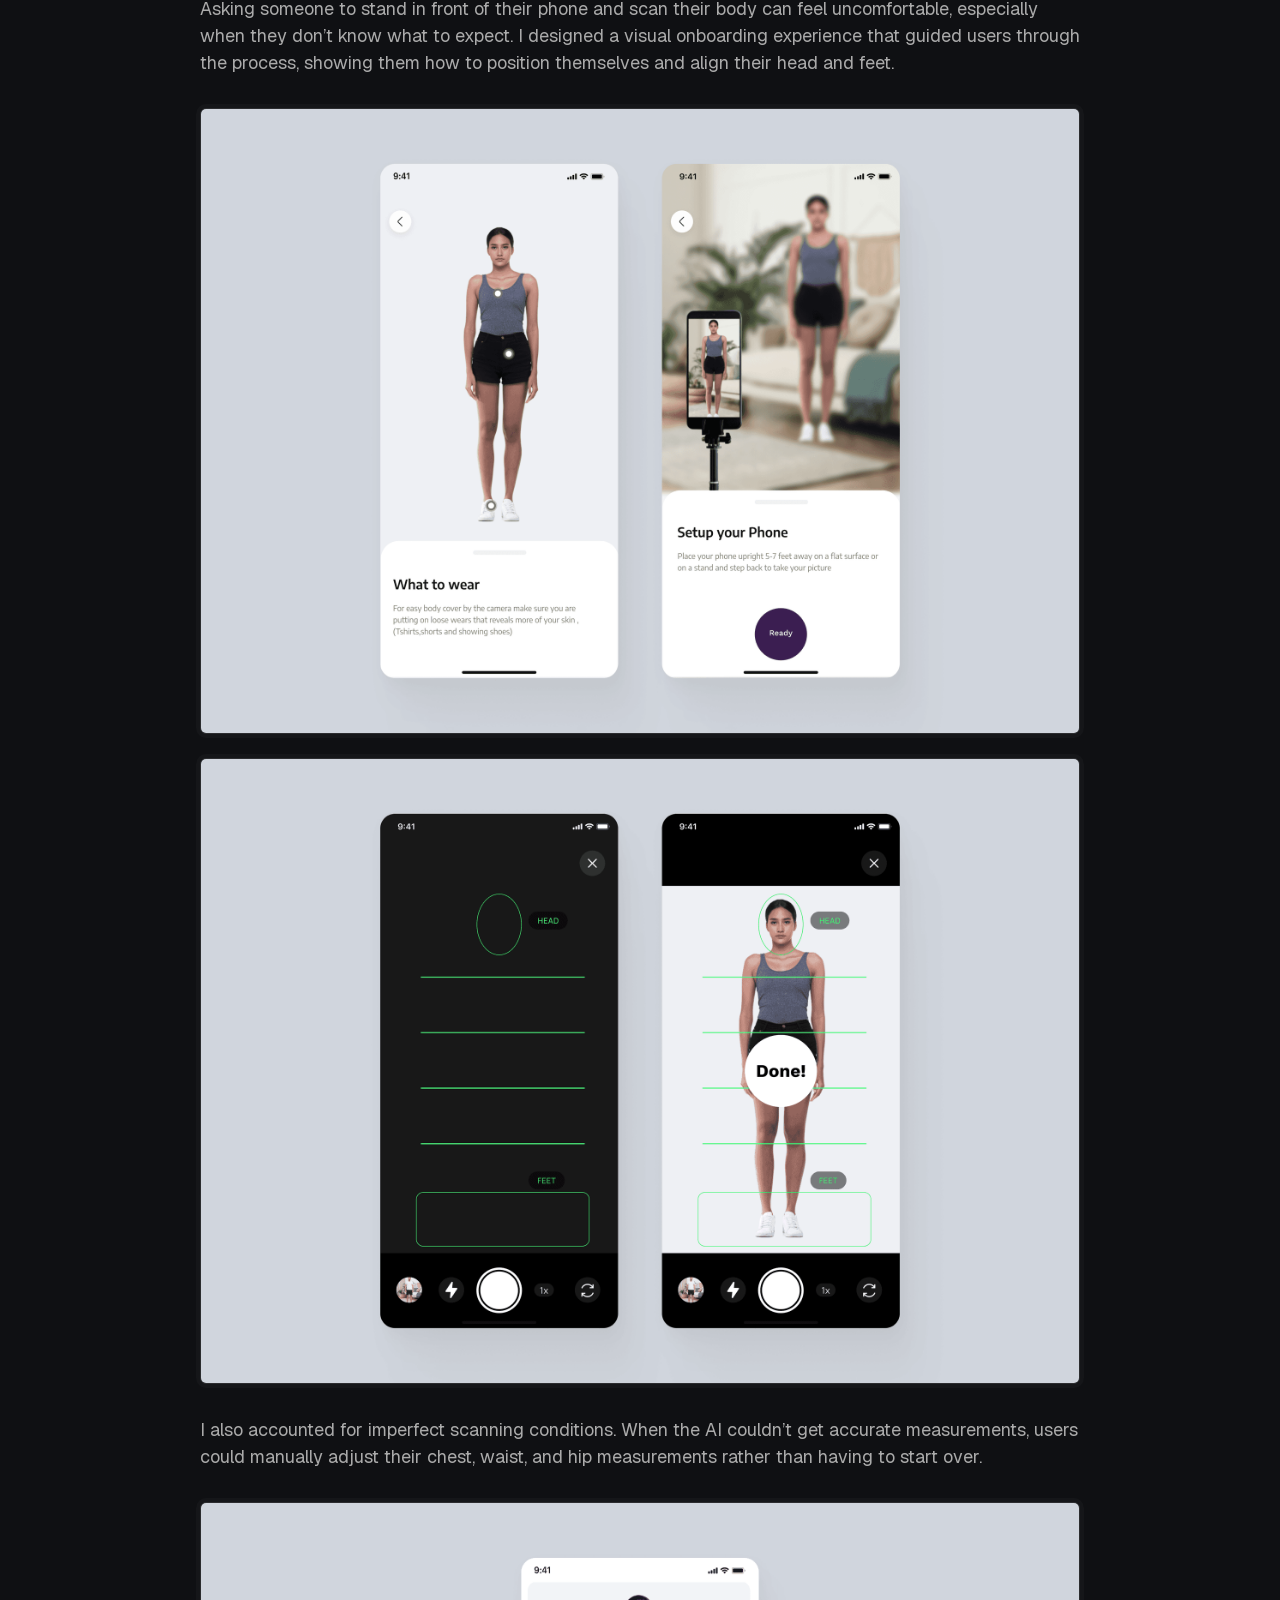
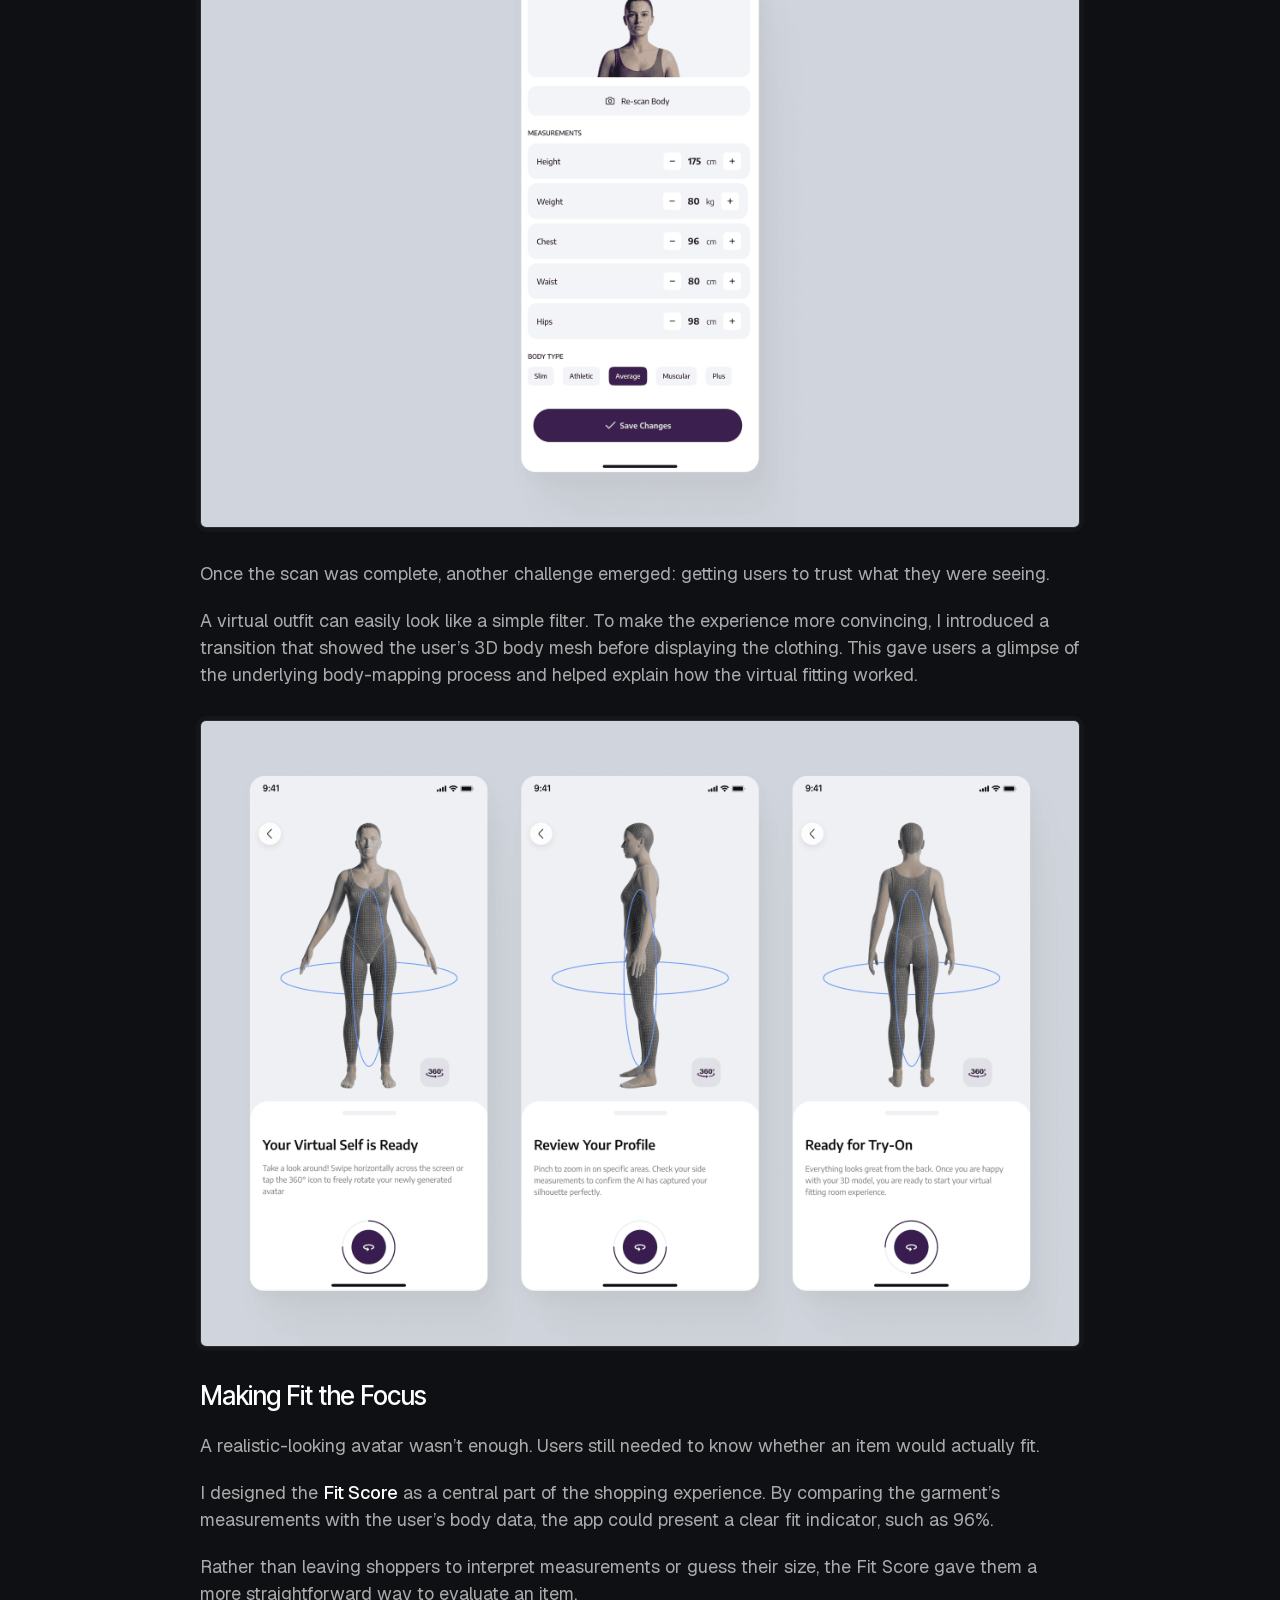
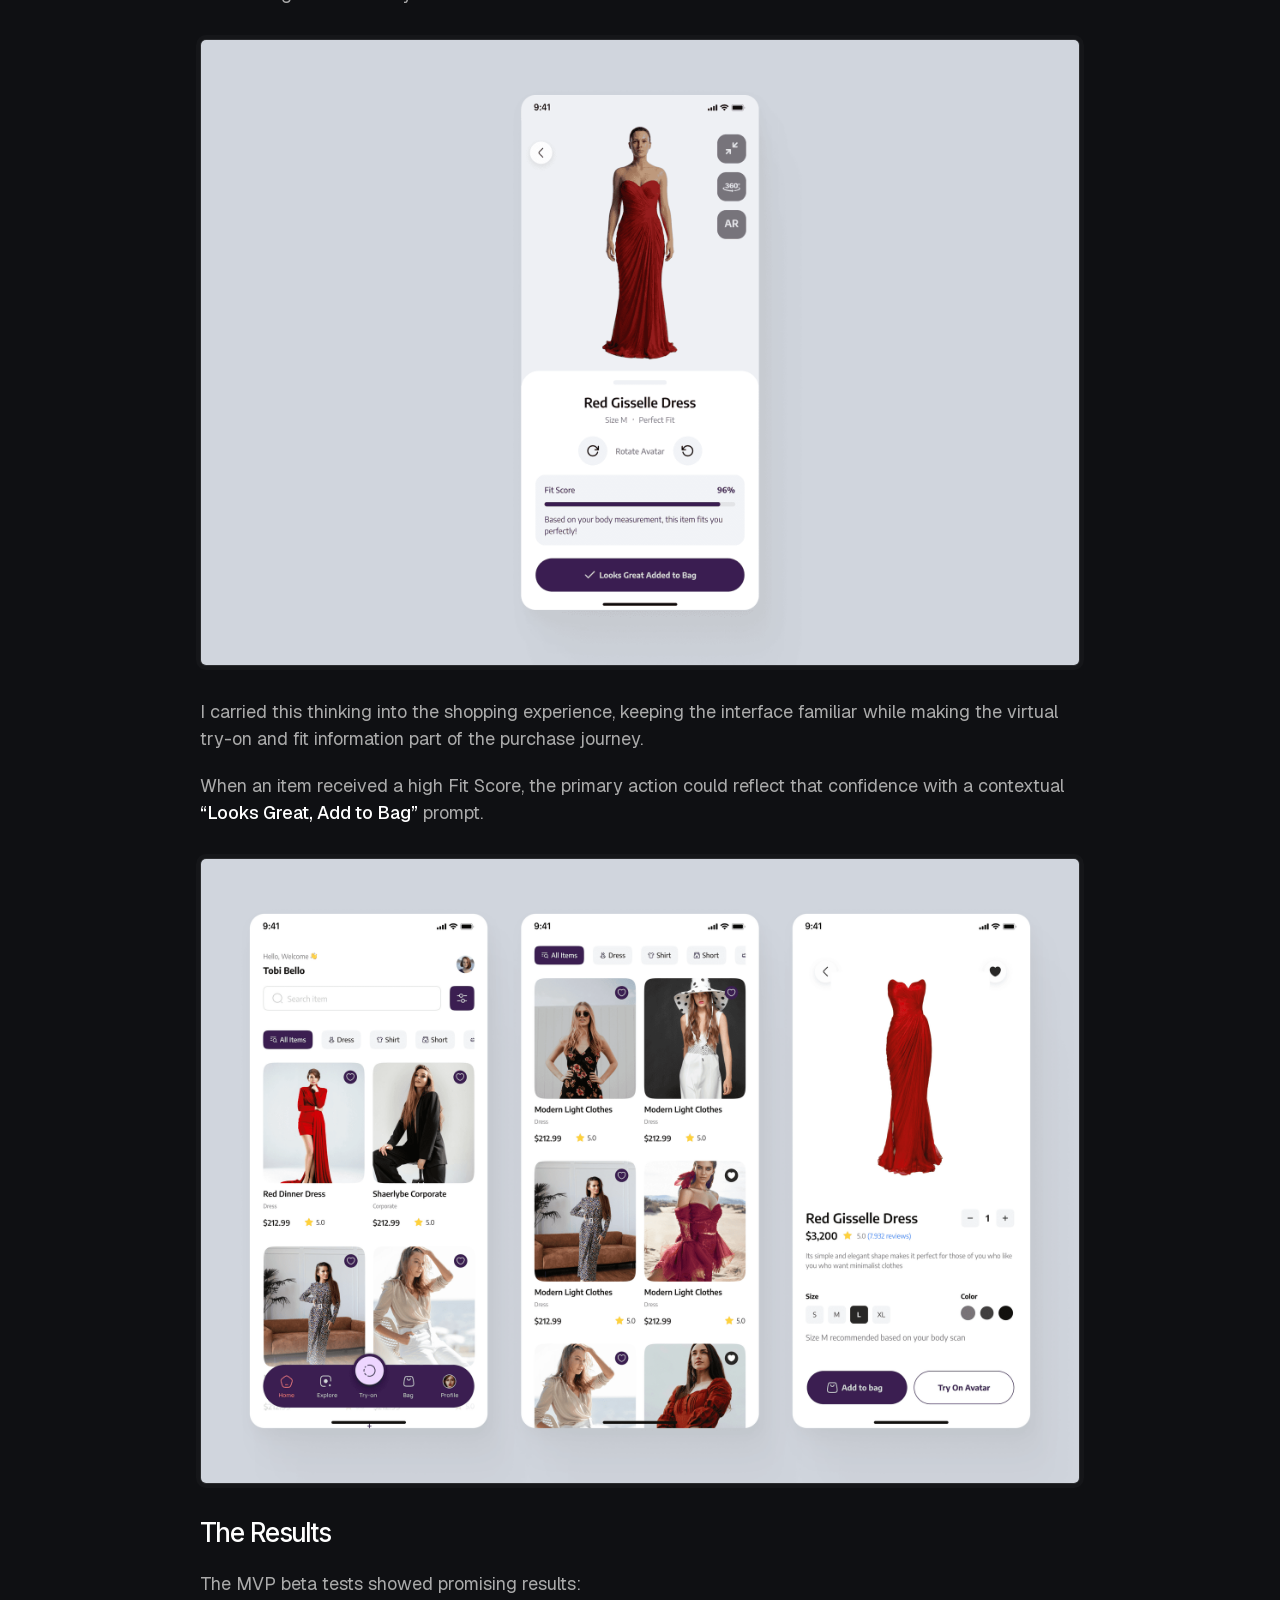
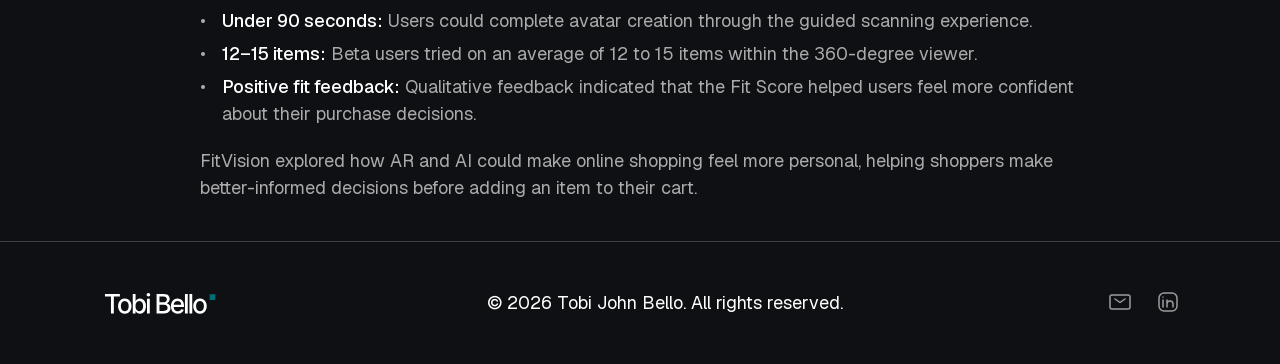
==== commit 5f143892: "Case studies: remove three broken images left from the Framer export (AR try-on, no-code page builde" ====
--- a/work/augmented-reality-try-on/index.html
+++ b/work/augmented-reality-try-on/index.html
@@ -23,7 +23,7 @@
 <link rel="preload" href="../../assets/fonts/Geist-var.woff2" as="font" type="font/woff2" crossorigin>
 <link rel="preload" href="../../assets/fonts/InterTight-var.woff2" as="font" type="font/woff2" crossorigin>
 <script>document.documentElement.classList.add('js-motion')</script>
-<link rel="stylesheet" href="../../assets/styles.css?v=20261123d">
+<link rel="stylesheet" href="../../assets/styles.css?v=20261125c">
 </head>
 <body>
 <header class="site-header appear" style="--from-y:-1000px;--from-o:0;--delay:1.3s;--dur:1s">
@@ -62,7 +62,7 @@
       </dl>
     </div>
   </div>
-  <article class="rt"><p>You see an outfit on a model, check the size guide, and hope it looks just as good on you. When it doesn’t fit, it goes back.</p><p>FitVision was designed to change that.</p><p>I led the design of an augmented reality fitting room that lets shoppers scan their bodies, try on clothes virtually, and see how well an item fits before making a purchase.</p><p>The challenge was making complex technology feel simple enough for anyone to use.</p><img loading="lazy" src="blob:https://framer.com/3d699705-076a-47d9-b53c-f3cd84c6a49b"><h3>The Experience</h3><p>The first challenge was getting users through the body-scanning process.</p><p>Asking someone to stand in front of their phone and scan their body can feel uncomfortable, especially when they don’t know what to expect. I designed a visual onboarding experience that guided users through the process, showing them how to position themselves and align their head and feet.</p><img loading="lazy" width="1440" height="1024" src="../../assets/images/xrXgzgdt94ipCVFqlpYDDVh4EM.png"><img loading="lazy" src="blob:https://framer.com/a952b9f6-f9f8-4518-a91e-550d0eb1293b"><img loading="lazy" width="2160" height="1536" src="../../assets/images/ki9bCsaUt7XDQSGeafpU0wqjCYA.png"><p>I also accounted for imperfect scanning conditions. When the AI couldn’t get accurate measurements, users could manually adjust their chest, waist, and hip measurements rather than having to start over.</p><img loading="lazy" width="2160" height="1536" src="../../assets/images/Nuq9HnbZ93Y1yWBrtzyUJyL54.png"><p>Once the scan was complete, another challenge emerged: getting users to trust what they were seeing.</p><p>A virtual outfit can easily look like a simple filter. To make the experience more convincing, I introduced a transition that showed the user’s 3D body mesh before displaying the clothing. This gave users a glimpse of the underlying body-mapping process and helped explain how the virtual fitting worked.</p><img loading="lazy" width="1440" height="1024" src="../../assets/images/oiWBbhNvlSB80xievFhcPLvdkY.png"><h3>Making Fit the Focus</h3><p>A realistic-looking avatar wasn’t enough. Users still needed to know whether an item would actually fit.</p><p>I designed the <strong>Fit Score</strong> as a central part of the shopping experience. By comparing the garment’s measurements with the user’s body data, the app could present a clear fit indicator, such as 96%.</p><p>Rather than leaving shoppers to interpret measurements or guess their size, the Fit Score gave them a more straightforward way to evaluate an item.</p><img loading="lazy" width="2160" height="1536" src="../../assets/images/dsBCPUt0zktRrHh00tcM43PFQo.png"><p>I carried this thinking into the shopping experience, keeping the interface familiar while making the virtual try-on and fit information part of the purchase journey.</p><p>When an item received a high Fit Score, the primary action could reflect that confidence with a contextual <strong>“Looks Great, Add to Bag”</strong> prompt.</p><img loading="lazy" width="2160" height="1536" src="../../assets/images/vj5Hjragh1mrBQQ88kUyawp3Ez4.png"><h3>The Results</h3><p>The MVP beta tests showed promising results:</p><ul><li><p><strong>Under 90 seconds:</strong> Users could complete avatar creation through the guided scanning experience.</p></li><li><p><strong>12–15 items:</strong> Beta users tried on an average of 12 to 15 items within the 360-degree viewer.</p></li><li><p><strong>Positive fit feedback:</strong> Qualitative feedback indicated that the Fit Score helped users feel more confident about their purchase decisions.</p></li></ul><p>FitVision explored how AR and AI could make online shopping feel more personal, helping shoppers make better-informed decisions before adding an item to their cart.</p></article>
+  <article class="rt"><p>You see an outfit on a model, check the size guide, and hope it looks just as good on you. When it doesn’t fit, it goes back.</p><p>FitVision was designed to change that.</p><p>I led the design of an augmented reality fitting room that lets shoppers scan their bodies, try on clothes virtually, and see how well an item fits before making a purchase.</p><p>The challenge was making complex technology feel simple enough for anyone to use.</p><h3>The Experience</h3><p>The first challenge was getting users through the body-scanning process.</p><p>Asking someone to stand in front of their phone and scan their body can feel uncomfortable, especially when they don’t know what to expect. I designed a visual onboarding experience that guided users through the process, showing them how to position themselves and align their head and feet.</p><img loading="lazy" width="1440" height="1024" src="../../assets/images/xrXgzgdt94ipCVFqlpYDDVh4EM.png"><img loading="lazy" width="2160" height="1536" src="../../assets/images/ki9bCsaUt7XDQSGeafpU0wqjCYA.png"><p>I also accounted for imperfect scanning conditions. When the AI couldn’t get accurate measurements, users could manually adjust their chest, waist, and hip measurements rather than having to start over.</p><img loading="lazy" width="2160" height="1536" src="../../assets/images/Nuq9HnbZ93Y1yWBrtzyUJyL54.png"><p>Once the scan was complete, another challenge emerged: getting users to trust what they were seeing.</p><p>A virtual outfit can easily look like a simple filter. To make the experience more convincing, I introduced a transition that showed the user’s 3D body mesh before displaying the clothing. This gave users a glimpse of the underlying body-mapping process and helped explain how the virtual fitting worked.</p><img loading="lazy" width="1440" height="1024" src="../../assets/images/oiWBbhNvlSB80xievFhcPLvdkY.png"><h3>Making Fit the Focus</h3><p>A realistic-looking avatar wasn’t enough. Users still needed to know whether an item would actually fit.</p><p>I designed the <strong>Fit Score</strong> as a central part of the shopping experience. By comparing the garment’s measurements with the user’s body data, the app could present a clear fit indicator, such as 96%.</p><p>Rather than leaving shoppers to interpret measurements or guess their size, the Fit Score gave them a more straightforward way to evaluate an item.</p><img loading="lazy" width="2160" height="1536" src="../../assets/images/dsBCPUt0zktRrHh00tcM43PFQo.png"><p>I carried this thinking into the shopping experience, keeping the interface familiar while making the virtual try-on and fit information part of the purchase journey.</p><p>When an item received a high Fit Score, the primary action could reflect that confidence with a contextual <strong>“Looks Great, Add to Bag”</strong> prompt.</p><img loading="lazy" width="2160" height="1536" src="../../assets/images/vj5Hjragh1mrBQQ88kUyawp3Ez4.png"><h3>The Results</h3><p>The MVP beta tests showed promising results:</p><ul><li><p><strong>Under 90 seconds:</strong> Users could complete avatar creation through the guided scanning experience.</p></li><li><p><strong>12–15 items:</strong> Beta users tried on an average of 12 to 15 items within the 360-degree viewer.</p></li><li><p><strong>Positive fit feedback:</strong> Qualitative feedback indicated that the Fit Score helped users feel more confident about their purchase decisions.</p></li></ul><p>FitVision explored how AR and AI could make online shopping feel more personal, helping shoppers make better-informed decisions before adding an item to their cart.</p></article>
 </main>
 <footer class="footer">
   <div class="footer-inner">
@@ -74,6 +74,6 @@
     </div>
   </div>
 </footer>
-<script src="../../assets/site.js?v=20261123d"></script>
+<script src="../../assets/site.js?v=20261123h"></script>
 </body>
 </html>
--- a/assets/styles.css
+++ b/assets/styles.css
@@ -368,6 +368,8 @@
 .case-cover.tovi-video { aspect-ratio: 16 / 10; height: auto; object-fit: contain; background: #121212; display: block; }
 .project-img.tovi { background: #9D80E6; }
 .project-img.tovi img { object-fit: cover; object-position: 50% 50%; }
+/* Tovi thumbnail (16:9): anchor top-left so a narrower card trims only the right, where the window already runs off; top and left margins stay equal. */
+.project-img img[src*="tovi-thumb"], .hs-card img[src*="tovi-thumb"] { object-position: 0 0; }
 .rt > .video-file { margin-top: 32px; border-radius: 12px; overflow: hidden; background: #121212; }
 .rt > .video-file video { display: block; width: 100%; height: auto; aspect-ratio: var(--ar, 16 / 10); }
 .rt .diff { margin: 32px 0 0; border: 1px solid #2a2a2a; border-radius: 12px; overflow: hidden; background: #111; }
@@ -399,11 +401,9 @@
 .sr-only { position: absolute; width: 1px; height: 1px; overflow: hidden; clip: rect(0 0 0 0); white-space: nowrap; }
 
 /* ---------- Hero details ---------- */
-/* 6. Depth: grid fades toward the edges, soft teal halo behind the photo */
+/* 6. Depth: grid fades toward the edges */
 .hero-bg { -webkit-mask-image: radial-gradient(75% 70% at 50% 38%, #000 35%, transparent 100%); mask-image: radial-gradient(75% 70% at 50% 38%, #000 35%, transparent 100%); }
 .avatar-wrap { position: relative; display: grid; place-items: center; }
-.avatar-wrap::before { content: ""; position: absolute; width: 260px; height: 260px; border-radius: 50%; background: radial-gradient(closest-side, rgba(27,189,204,.28), rgba(27,189,204,0)); filter: blur(10px); z-index: -1; animation: halo 6s ease-in-out infinite; }
-@keyframes halo { 50% { transform: scale(1.12); opacity: .75; } }
 .avatar-wrap::after { content: ""; position: absolute; inset: -6px; border-radius: 50%; border: 1px solid rgba(255,255,255,.12); }
 
 /* 2. Teal light that follows the cursor */
@@ -423,21 +423,80 @@
 
 /* 4. A fanned stack of real work under the buttons */
 .hero-stack { position: relative; width: min(940px, 100%); height: 300px; margin-top: 36px; perspective: 1600px; -webkit-mask-image: linear-gradient(#000 55%, transparent 100%); mask-image: linear-gradient(#000 55%, transparent 100%); }
-.hs-card { position: absolute; top: 0; left: 50%; width: 460px; aspect-ratio: 16 / 10; border-radius: 12px; overflow: hidden; border: 1px solid rgba(255,255,255,.14); box-shadow: 0 30px 60px -20px rgba(0,0,0,.8); background: #1a1a1a; transition: transform .6s cubic-bezier(.16,1,.3,1); opacity: 0; animation: stackIn 1.1s cubic-bezier(.16,1,.3,1) forwards; }
+.hs-card { position: absolute; top: 0; left: 50%; width: 460px; aspect-ratio: 16 / 10; border-radius: 12px; overflow: hidden; box-shadow: 0 1px 2px rgba(0,0,0,.22), 0 10px 24px -8px rgba(0,0,0,.45), 0 28px 56px -20px rgba(0,0,0,.55); background: #1a1a1a; transition: transform .9s cubic-bezier(.22,1,.36,1), box-shadow .9s cubic-bezier(.22,1,.36,1); opacity: 0; animation: stackIn 1.1s cubic-bezier(.16,1,.3,1) forwards; }
 .hs-card img { width: 100%; height: 100%; object-fit: cover; display: block; }
 .hs-c { z-index: 3; transform: translateX(-50%) translateY(0) rotateX(14deg); animation-delay: 1.05s; --to: translateX(-50%) rotateX(14deg); }
 .hs-l { z-index: 2; transform: translateX(-108%) translateY(40px) rotate(-7deg) rotateX(14deg); animation-delay: 1.15s; --to: translateX(-108%) translateY(40px) rotate(-7deg) rotateX(14deg); }
 .hs-r { z-index: 2; transform: translateX(8%) translateY(40px) rotate(7deg) rotateX(14deg); animation-delay: 1.2s; --to: translateX(8%) translateY(40px) rotate(7deg) rotateX(14deg); }
 @keyframes stackIn { from { opacity: 0; transform: var(--to) translateY(60px); } to { opacity: 1; transform: var(--to); } }
-.hs-card:hover { transform: var(--to) translateY(-14px) !important; z-index: 4; }
+.hs-card:hover { transform: var(--to) translateY(-6px) scale(1.012) !important; box-shadow: 0 2px 4px rgba(0,0,0,.2), 0 16px 32px -10px rgba(0,0,0,.5), 0 40px 72px -24px rgba(0,0,0,.6); }
+.hs-card img { transition: filter .9s cubic-bezier(.22,1,.36,1); }
+.hs-card:hover img { filter: brightness(1.04); }
 @media (max-width: 809px) { .hero-stack { height: 190px; } .hs-card { width: 280px; } }
 
 @media (prefers-reduced-motion: reduce) {
   .headline.words .w, .hs-card { animation: none; opacity: 1; filter: none; transform: var(--to, none); }
-  .avatar-wrap::before, .avail i::after { animation: none; }
+  .avail i::after { animation: none; }
 }
 /* Word reveal: each word carries the gradient itself (filters break a parent's clipped background) */
 .headline.words .grad { background: none; -webkit-text-fill-color: currentColor; color: inherit; }
 .headline.words .w { background-image: linear-gradient(0deg, #999999 0%, #FFFFFF 75%); -webkit-background-clip: text; background-clip: text; -webkit-text-fill-color: transparent; color: transparent; padding-bottom: .08em; }
 .stat b em { font-style: normal; font-variant-numeric: tabular-nums; }
 @media (max-width: 809px) { .greeting { flex-direction: column; gap: 2px; } .greeting .sep { display: none; } }
+/* Calmer accents: one coloured dot only (availability), a hairline divider in the name line */
+.greeting .sep { width: 1px; height: .9em; margin: 0 18px; border-radius: 0; transform: none; background: rgba(255,255,255,.28); box-shadow: none; animation: none; }
+.avail i { background: #34d399; box-shadow: 0 0 0 3px rgba(52,211,153,.15); }
+.avail i::after { display: none; }
+
+/* ---------- More work carousel ---------- */
+.more-work { width: 100%; max-width: 1240px; margin-top: 72px; }
+.mw-head { display: flex; align-items: center; justify-content: space-between; margin-bottom: 20px; }
+.mw-title { font: 500 24px/1.3 var(--head); letter-spacing: -0.015em; }
+.mw-nav { display: flex; gap: 8px; }
+.mw-nav button { width: 40px; height: 40px; display: grid; place-items: center; border-radius: 50%; border: 1px solid rgba(255,255,255,.14); background: rgba(255,255,255,.03); color: var(--white); cursor: pointer; transition: background .2s, opacity .2s; }
+.mw-nav button:hover { background: rgba(255,255,255,.08); }
+.mw-nav button:disabled { opacity: .35; cursor: default; }
+.mw-nav svg { width: 18px; height: 18px; }
+.mw-track { display: grid; grid-auto-flow: column; grid-auto-columns: calc((100% - 40px) / 3); gap: 20px; overflow-x: auto; scroll-snap-type: x mandatory; scroll-behavior: smooth; scrollbar-width: none; padding-bottom: 4px; }
+.mw-track::-webkit-scrollbar { display: none; }
+.mw-card { scroll-snap-align: start; display: flex; flex-direction: column; gap: 14px; }
+.mw-img { aspect-ratio: 16 / 10; border-radius: 10px; overflow: hidden; border: 1px solid rgba(255,255,255,.1); background: #1a1a1a; }
+.mw-img img { width: 100%; height: 100%; object-fit: cover; transition: transform .7s cubic-bezier(.16,1,.3,1); }
+.mw-card:hover .mw-img img { transform: scale(1.04); }
+.mw-text h4 { font: 500 18px/1.3 var(--head); letter-spacing: -0.01em; }
+.mw-text span { font-size: 14px; color: var(--grey); }
+@media (max-width: 809px) { .mw-track { grid-auto-columns: 82%; } .more-work { margin-top: 48px; } }
+
+/* Availability: plain monochrome pill, no status dot */
+.avail { gap: 6px; padding: 7px 12px 7px 14px; color: var(--grey-2); }
+.avail svg { width: 14px; height: 14px; opacity: .7; transition: transform .25s ease, opacity .25s; }
+.avail:hover { color: var(--white); }
+.avail:hover svg { transform: translate(2px,-2px); opacity: 1; }
+.more-work[hidden] { display: none; }
+
+/* ---------- Hero type hierarchy: one hero (the headline), everything else steps down ---------- */
+.hero-lines { gap: 0; }
+/* 1. Eyebrow: small, quiet; name in white, role in grey (tone separates them, no glyph) */
+.greeting { display: inline-flex; flex-wrap: wrap; justify-content: center; gap: 10px; font: 500 16px/1.4 var(--display); letter-spacing: 0; }
+.greeting .g-name { color: var(--white); }
+.greeting .g-role { color: #8a8a8a; font-weight: 400; }
+/* 2. Headline: the only loud thing */
+.headline-wrap { margin-top: 22px; gap: 22px; align-items: center; }
+.headline { font: 500 72px/1.02 var(--head); letter-spacing: -0.045em; }
+/* 3. Subline: softer, narrower */
+.hero-sub { max-width: 520px; font-size: 18px; line-height: 1.55; color: #8f8f8f; }
+/* 4. Stats: numbers carry it, labels recede */
+.stats { margin-top: 36px; gap: 40px; }
+.stat { flex-direction: column; gap: 2px; }
+.stat b { font: 500 22px/1.2 var(--head); letter-spacing: -0.02em; color: var(--white); }
+.stat b i { color: #8a8a8a; font-weight: 400; }
+.stat span { font-size: 13px; line-height: 1.4; color: #7a7a7a; }
+.ctas { margin-top: 36px; }
+@media (max-width: 809px) {
+  .headline { font-size: 42px; letter-spacing: -0.04em; }
+  .greeting { flex-direction: column; gap: 2px; font-size: 15px; }
+  .hero-sub { font-size: 16px; }
+  .stats { gap: 24px; }
+  .stat b { font-size: 19px; }
+}
+.hero-sub { max-width: 640px; text-wrap: balance; }
